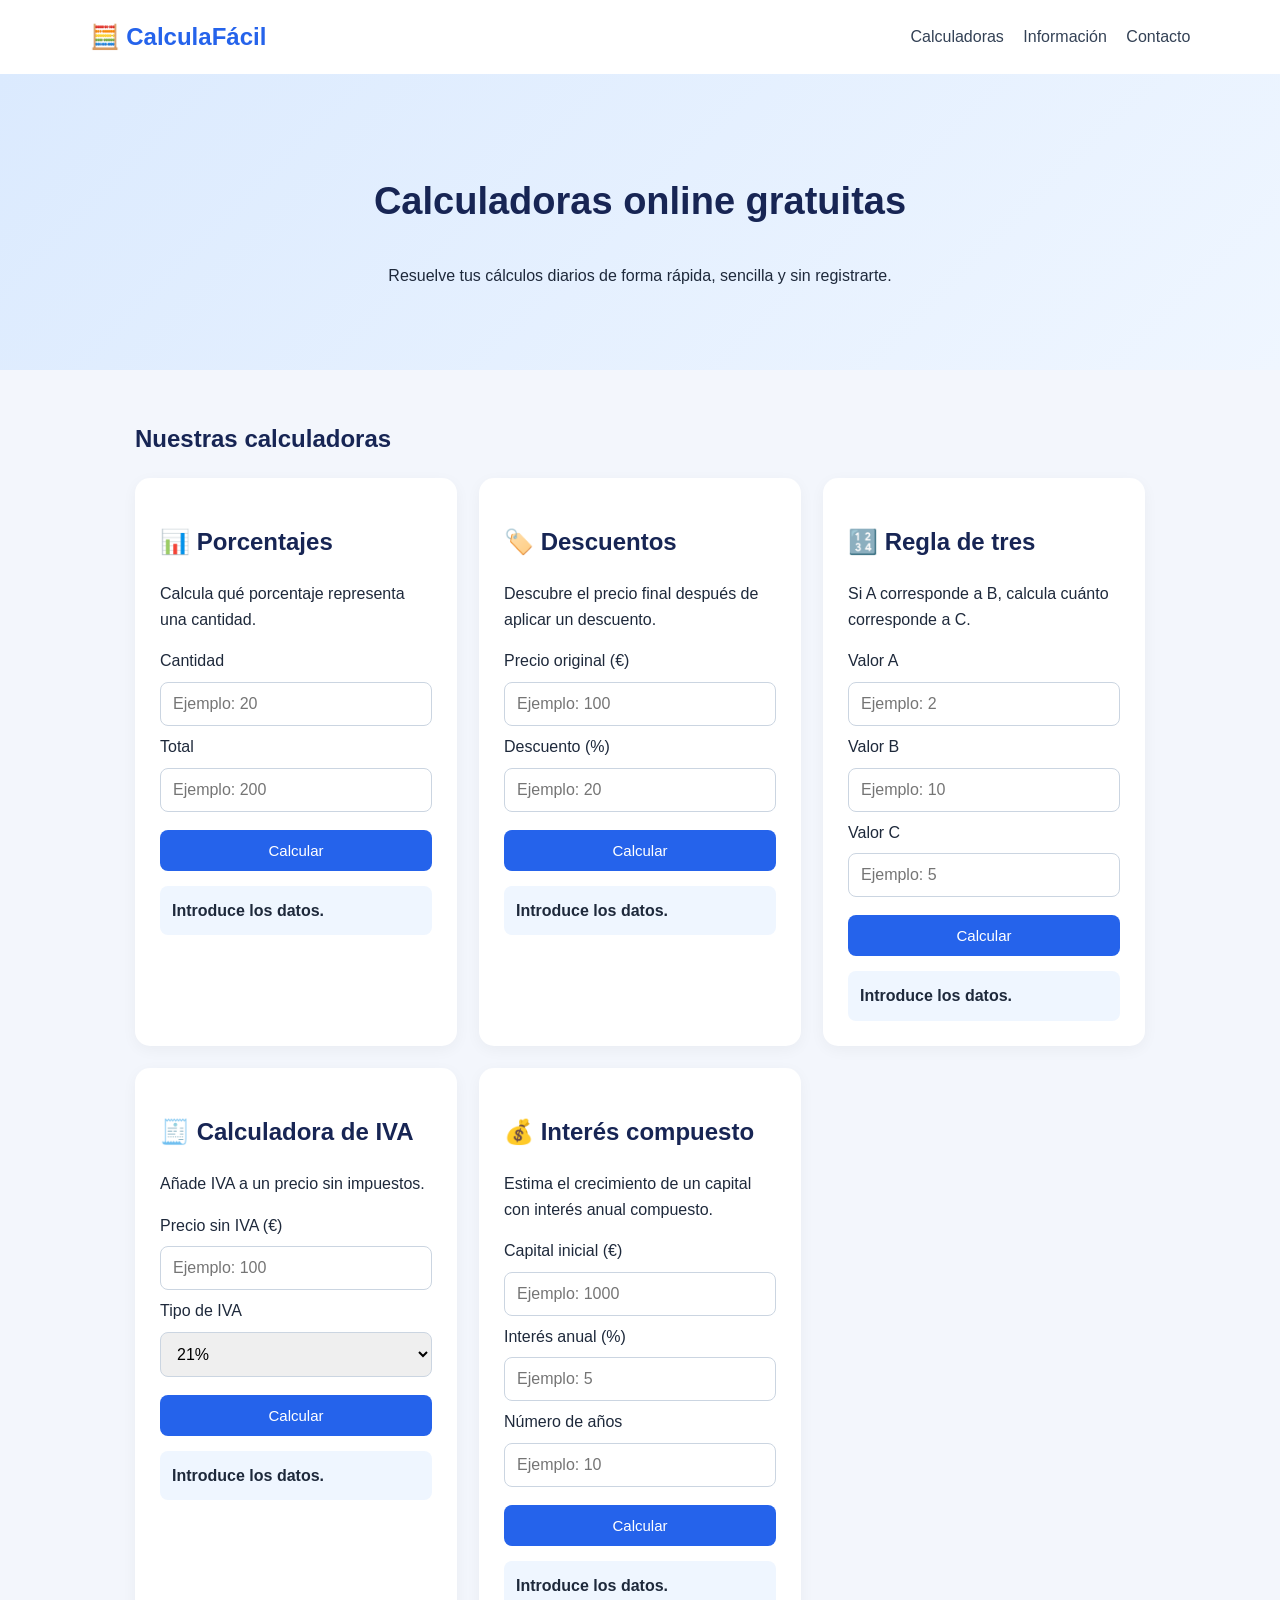
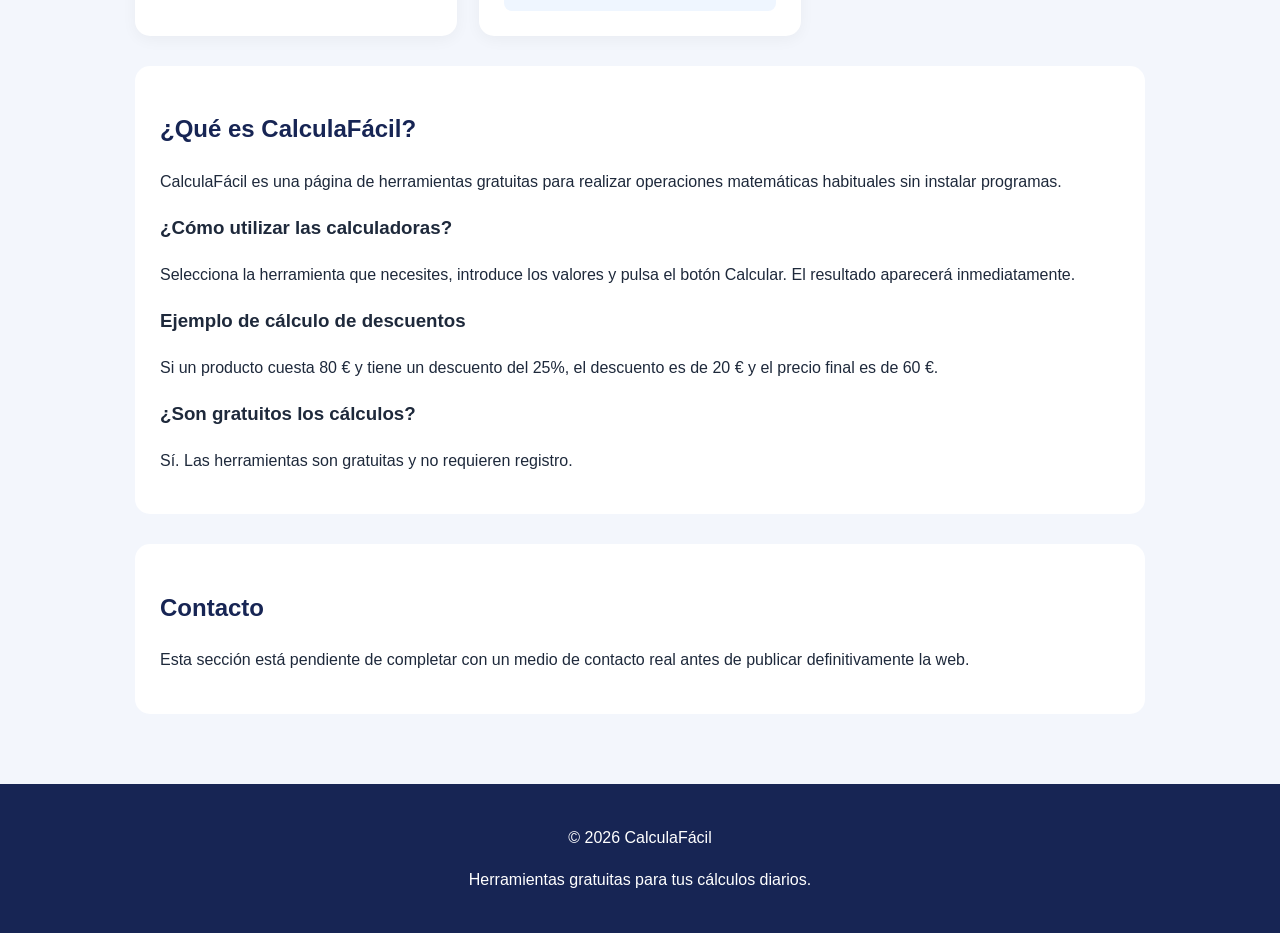
==== index.html @ 845d93e7 "index.html" ====
<!DOCTYPE html>
<html lang="es">
<head>
  <meta charset="UTF-8">
  <meta name="viewport" content="width=device-width, initial-scale=1">
  <meta name="description" content="CalculaFácil: calculadoras online gratuitas de porcentajes, descuentos, IVA, regla de tres e interés compuesto.">
  <title>CalculaFácil | Calculadoras gratis</title>
  <style>
    :root {
      --azul: #2563eb;
      --oscuro: #172554;
      --fondo: #f3f6fc;
    }
    * { box-sizing: border-box; }
    body {
      margin: 0;
      font-family: Arial, sans-serif;
      background: var(--fondo);
      color: #1e293b;
      line-height: 1.6;
    }
    header {
      background: white;
      padding: 18px 7%;
      display: flex;
      justify-content: space-between;
      align-items: center;
      box-shadow: 0 2px 8px #00000010;
    }
    .logo {
      font-size: 24px;
      font-weight: bold;
      color: var(--azul);
    }
    nav a {
      margin-left: 15px;
      text-decoration: none;
      color: #334155;
    }
    .hero {
      text-align: center;
      padding: 65px 20px;
      background: linear-gradient(135deg, #dbeafe, #eff6ff);
    }
    h1 { color: var(--oscuro); font-size: 38px; }
    h2 { color: var(--oscuro); }
    .container {
      max-width: 1050px;
      margin: auto;
      padding: 30px 20px;
    }
    .grid {
      display: grid;
      grid-template-columns: repeat(auto-fit, minmax(280px, 1fr));
      gap: 22px;
    }
    .card {
      background: white;
      border-radius: 15px;
      padding: 25px;
      box-shadow: 0 4px 15px #0000000b;
    }
    input, select {
      width: 100%;
      padding: 12px;
      margin: 8px 0;
      border: 1px solid #cbd5e1;
      border-radius: 8px;
      font-size: 16px;
    }
    button {
      background: var(--azul);
      color: white;
      border: none;
      padding: 12px 18px;
      border-radius: 8px;
      cursor: pointer;
      width: 100%;
      margin-top: 10px;
      font-size: 15px;
    }
    button:hover { background: #1d4ed8; }
    .resultado {
      margin-top: 15px;
      padding: 12px;
      background: #eff6ff;
      border-radius: 8px;
      font-weight: bold;
      min-height: 48px;
      overflow-wrap: anywhere;
    }
    .info {
      background: white;
      padding: 25px;
      border-radius: 15px;
      margin-top: 30px;
    }
    footer {
      text-align: center;
      background: #172554;
      color: white;
      padding: 25px;
      margin-top: 40px;
    }
    footer a { color: white; }
    @media (max-width: 600px) {
      header { flex-direction: column; gap: 10px; }
      nav a { margin: 0 7px; }
      h1 { font-size: 29px; }
    }
  </style>
</head>
<body>

<header>
  <div class="logo">🧮 CalculaFácil</div>
  <nav>
    <a href="#calculadoras">Calculadoras</a>
    <a href="#informacion">Información</a>
    <a href="#contacto">Contacto</a>
  </nav>
</header>

<section class="hero">
  <h1>Calculadoras online gratuitas</h1>
  <p>Resuelve tus cálculos diarios de forma rápida, sencilla y sin registrarte.</p>
</section>

<main class="container">
  <section id="calculadoras">
    <h2>Nuestras calculadoras</h2>
    <div class="grid">

      <article class="card">
        <h2>📊 Porcentajes</h2>
        <p>Calcula qué porcentaje representa una cantidad.</p>
        <label for="p1">Cantidad</label>
        <input type="number" id="p1" placeholder="Ejemplo: 20" step="any">
        <label for="p2">Total</label>
        <input type="number" id="p2" placeholder="Ejemplo: 200" step="any">
        <button onclick="porcentaje()">Calcular</button>
        <div class="resultado" id="rp" aria-live="polite">Introduce los datos.</div>
      </article>

      <article class="card">
        <h2>🏷️ Descuentos</h2>
        <p>Descubre el precio final después de aplicar un descuento.</p>
        <label for="d1">Precio original (€)</label>
        <input type="number" id="d1" placeholder="Ejemplo: 100" step="any">
        <label for="d2">Descuento (%)</label>
        <input type="number" id="d2" placeholder="Ejemplo: 20" step="any">
        <button onclick="descuento()">Calcular</button>
        <div class="resultado" id="rd" aria-live="polite">Introduce los datos.</div>
      </article>

      <article class="card">
        <h2>🔢 Regla de tres</h2>
        <p>Si A corresponde a B, calcula cuánto corresponde a C.</p>
        <label for="r1">Valor A</label>
        <input type="number" id="r1" placeholder="Ejemplo: 2" step="any">
        <label for="r2">Valor B</label>
        <input type="number" id="r2" placeholder="Ejemplo: 10" step="any">
        <label for="r3">Valor C</label>
        <input type="number" id="r3" placeholder="Ejemplo: 5" step="any">
        <button onclick="reglaTres()">Calcular</button>
        <div class="resultado" id="rr" aria-live="polite">Introduce los datos.</div>
      </article>

      <article class="card">
        <h2>🧾 Calculadora de IVA</h2>
        <p>Añade IVA a un precio sin impuestos.</p>
        <label for="i1">Precio sin IVA (€)</label>
        <input type="number" id="i1" placeholder="Ejemplo: 100" step="any">
        <label for="i2">Tipo de IVA</label>
        <select id="i2">
          <option value="21">21%</option>
          <option value="10">10%</option>
          <option value="4">4%</option>
          <option value="0">0%</option>
        </select>
        <button onclick="iva()">Calcular</button>
        <div class="resultado" id="ri" aria-live="polite">Introduce los datos.</div>
      </article>

      <article class="card">
        <h2>💰 Interés compuesto</h2>
        <p>Estima el crecimiento de un capital con interés anual compuesto.</p>
        <label for="c1">Capital inicial (€)</label>
        <input type="number" id="c1" placeholder="Ejemplo: 1000" step="any">
        <label for="c2">Interés anual (%)</label>
        <input type="number" id="c2" placeholder="Ejemplo: 5" step="any">
        <label for="c3">Número de años</label>
        <input type="number" id="c3" placeholder="Ejemplo: 10" step="1">
        <button onclick="interes()">Calcular</button>
        <div class="resultado" id="rc" aria-live="polite">Introduce los datos.</div>
      </article>

    </div>
  </section>

  <section class="info" id="informacion">
    <h2>¿Qué es CalculaFácil?</h2>
    <p>CalculaFácil es una página de herramientas gratuitas para realizar operaciones matemáticas habituales sin instalar programas.</p>

    <h3>¿Cómo utilizar las calculadoras?</h3>
    <p>Selecciona la herramienta que necesites, introduce los valores y pulsa el botón Calcular. El resultado aparecerá inmediatamente.</p>

    <h3>Ejemplo de cálculo de descuentos</h3>
    <p>Si un producto cuesta 80 € y tiene un descuento del 25%, el descuento es de 20 € y el precio final es de 60 €.</p>

    <h3>¿Son gratuitos los cálculos?</h3>
    <p>Sí. Las herramientas son gratuitas y no requieren registro.</p>
  </section>

  <section class="info" id="contacto">
    <h2>Contacto</h2>
    <p>Esta sección está pendiente de completar con un medio de contacto real antes de publicar definitivamente la web.</p>
  </section>
</main>

<footer>
  <p>© <span id="anio"></span> CalculaFácil</p>
  <p>Herramientas gratuitas para tus cálculos diarios.</p>
</footer>

<script>
  const valor = id => {
    const campo = document.getElementById(id);
    if (campo.value.trim() === "") return NaN;
    return Number(campo.value);
  };

  const mostrar = (id, texto) => {
    document.getElementById(id).textContent = texto;
  };

  const numero = n => n.toLocaleString("es-ES", {
    maximumFractionDigits: 2
  });

  const euros = n => n.toLocaleString("es-ES", {
    style: "currency",
    currency: "EUR"
  });

  function porcentaje() {
    const a = valor("p1"), b = valor("p2");
    mostrar("rp", !Number.isFinite(a) || !Number.isFinite(b) || b === 0
      ? "Introduce valores válidos. El total no puede ser cero."
      : "Resultado: " + numero(a / b * 100) + "%");
  }

  function descuento() {
    const precio = valor("d1"), d = valor("d2");
    mostrar("rd", !Number.isFinite(precio) || !Number.isFinite(d)
      || precio < 0 || d < 0 || d > 100
      ? "Introduce un precio válido y un descuento entre 0 y 100%."
      : "Precio final: " + euros(precio * (1 - d / 100)));
  }

  function reglaTres() {
    const a = valor("r1"), b = valor("r2"), c = valor("r3");
    mostrar("rr", ![a,b,c].every(Number.isFinite) || a === 0
      ? "Introduce valores válidos. A no puede ser cero."
      : "Resultado: " + numero(b * c / a));
  }

  function iva() {
    const precio = valor("i1"), tipo = valor("i2");
    mostrar("ri", !Number.isFinite(precio) || precio < 0
      ? "Introduce un precio válido."
      : "Precio con IVA: " + euros(precio * (1 + tipo / 100)));
  }

  function interes() {
    const capital = valor("c1");
    const tasa = valor("c2");
    const anios = valor("c3");
    if (![capital,tasa,anios].every(Number.isFinite)
        || capital < 0 || tasa < -100
        || !Number.isInteger(anios) || anios < 0 || anios > 100) {
      mostrar("rc", "Introduce valores válidos y años entre 0 y 100.");
      return;
    }
    const resultado = capital * Math.pow(1 + tasa / 100, anios);
    mostrar("rc", Number.isFinite(resultado)
      ? "Capital final estimado: " + euros(resultado)
      : "El resultado supera el límite de cálculo.");
  }

  document.getElementById("anio").textContent =
    new Date().getFullYear();
</script>

</body>
</html>
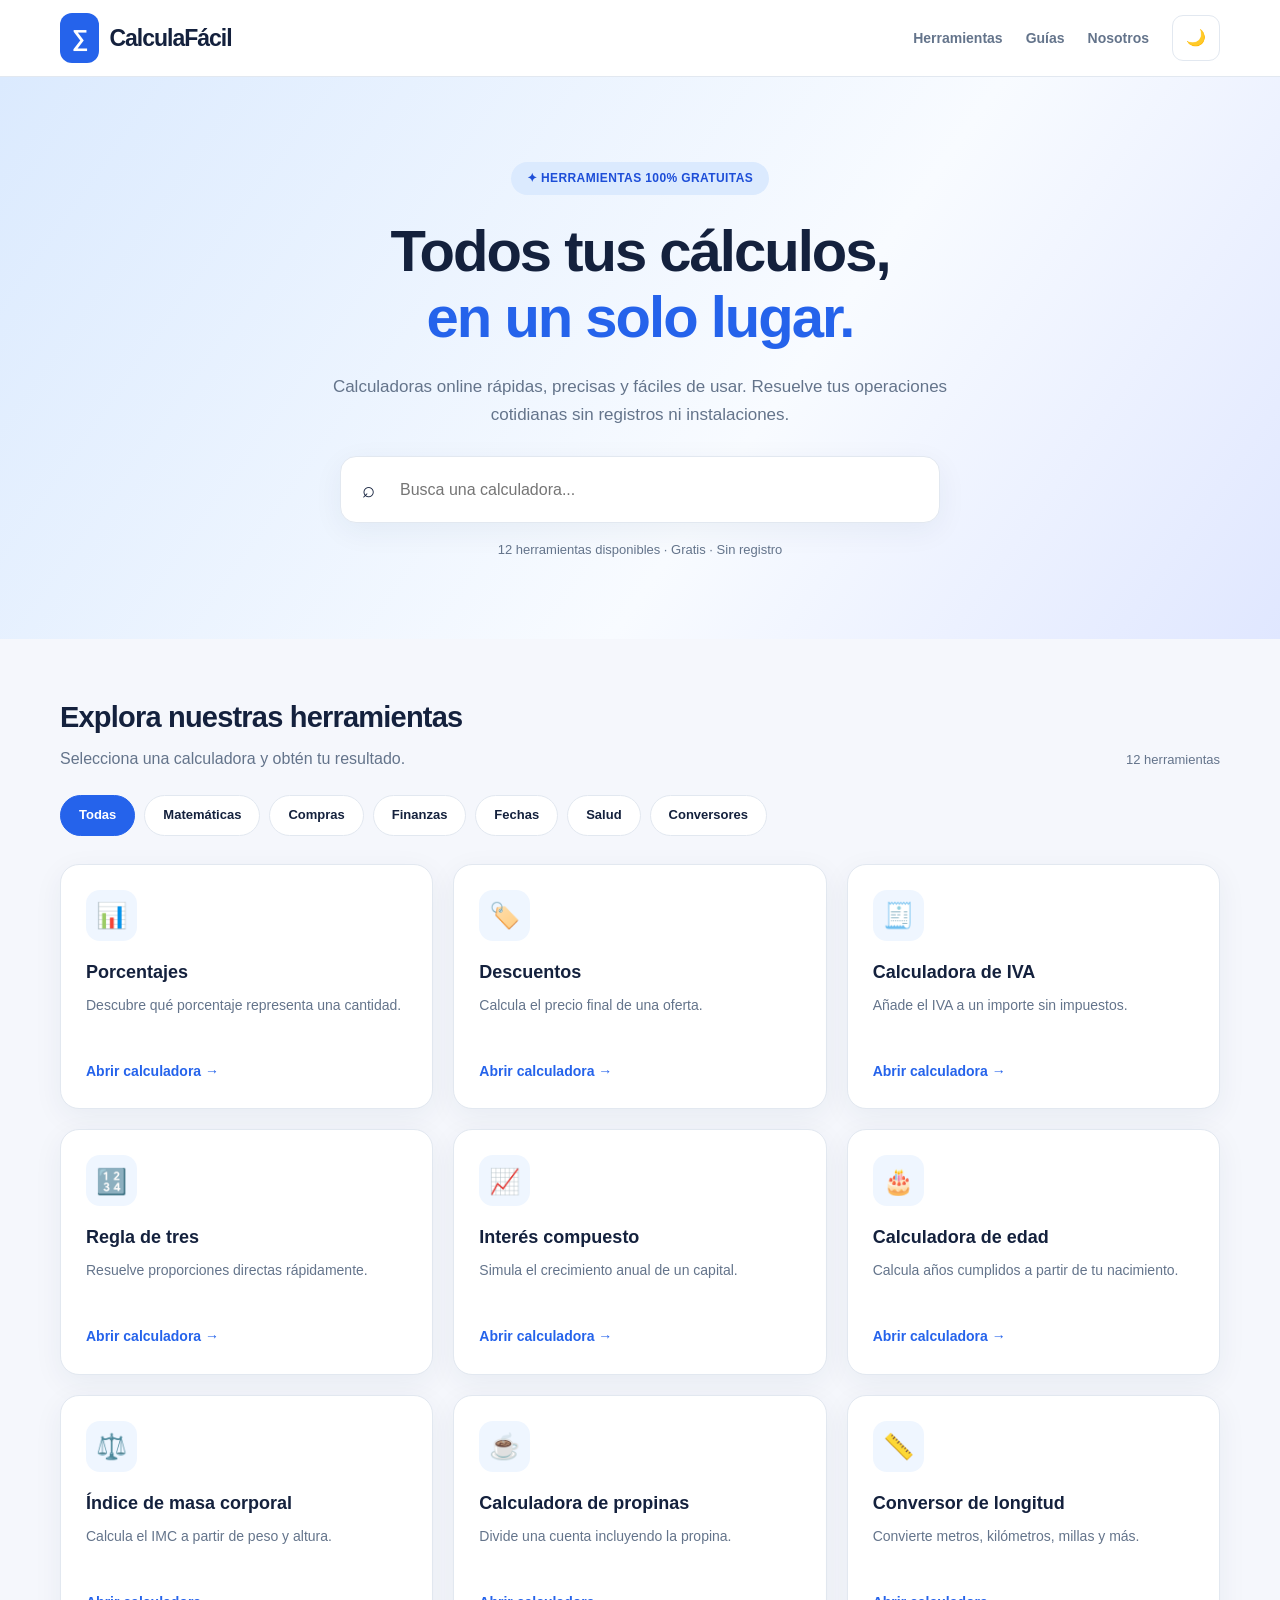
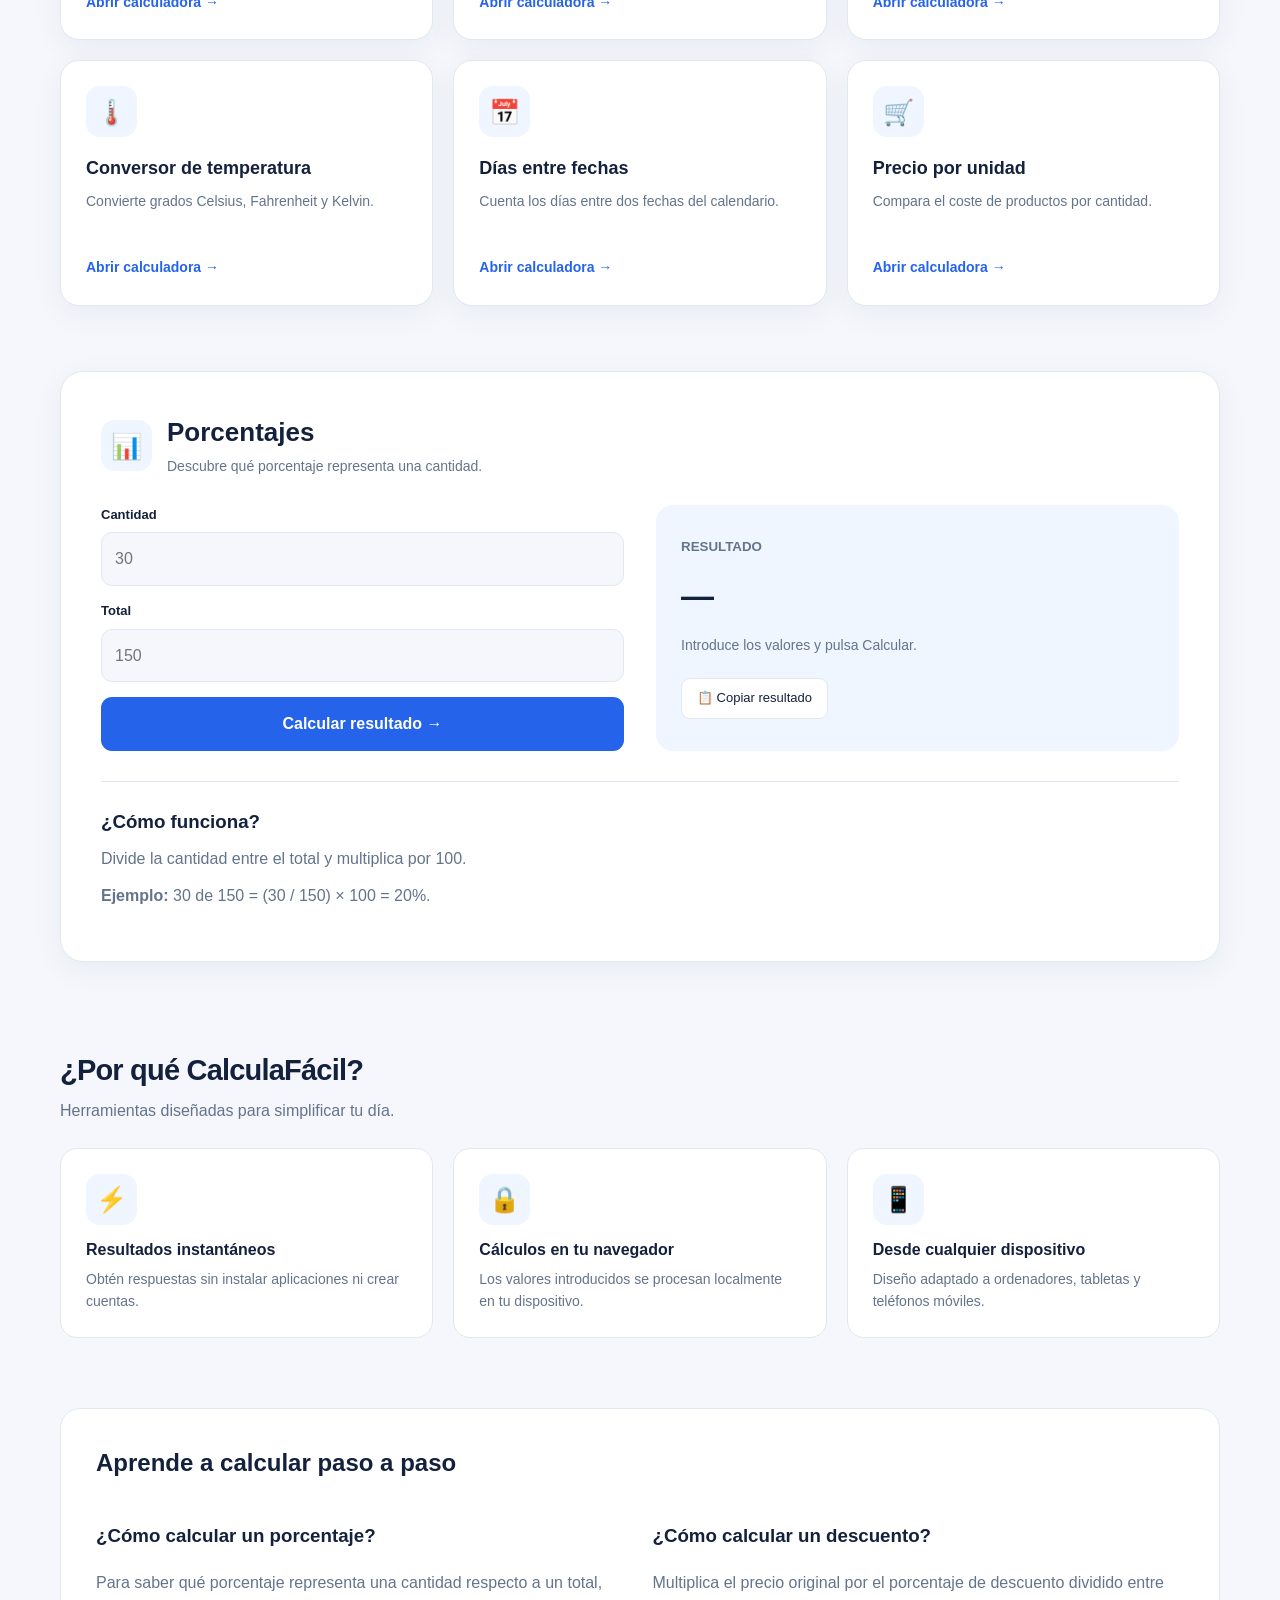
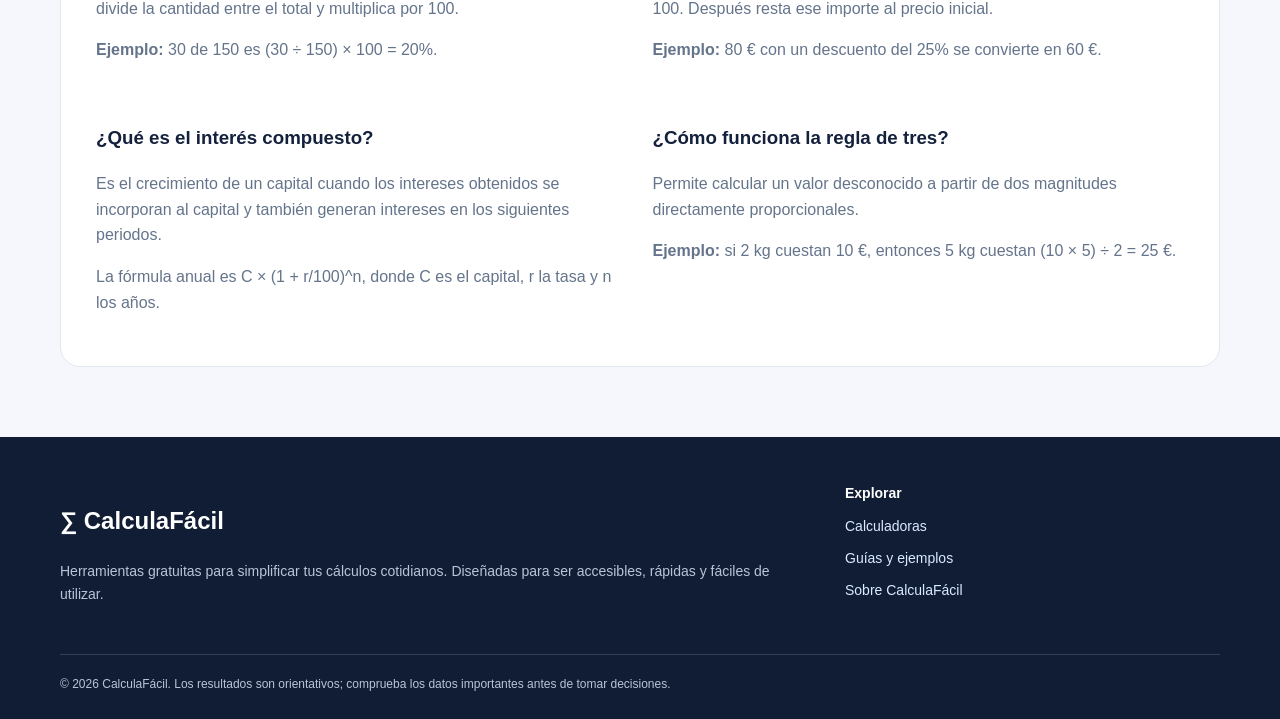
==== commit afc776e4: "index.html" ====
--- a/index.html
+++ b/index.html
@@ -2,296 +2,690 @@
 <!DOCTYPE html>
 <html lang="es">
 <head>
-  <meta charset="UTF-8">
-  <meta name="viewport" content="width=device-width, initial-scale=1">
-  <meta name="description" content="CalculaFácil: calculadoras online gratuitas de porcentajes, descuentos, IVA, regla de tres e interés compuesto.">
-  <title>CalculaFácil | Calculadoras gratis</title>
-  <style>
-    :root {
-      --azul: #2563eb;
-      --oscuro: #172554;
-      --fondo: #f3f6fc;
-    }
-    * { box-sizing: border-box; }
-    body {
-      margin: 0;
-      font-family: Arial, sans-serif;
-      background: var(--fondo);
-      color: #1e293b;
-      line-height: 1.6;
-    }
-    header {
-      background: white;
-      padding: 18px 7%;
-      display: flex;
-      justify-content: space-between;
-      align-items: center;
-      box-shadow: 0 2px 8px #00000010;
-    }
-    .logo {
-      font-size: 24px;
-      font-weight: bold;
-      color: var(--azul);
-    }
-    nav a {
-      margin-left: 15px;
-      text-decoration: none;
-      color: #334155;
-    }
-    .hero {
-      text-align: center;
-      padding: 65px 20px;
-      background: linear-gradient(135deg, #dbeafe, #eff6ff);
-    }
-    h1 { color: var(--oscuro); font-size: 38px; }
-    h2 { color: var(--oscuro); }
-    .container {
-      max-width: 1050px;
-      margin: auto;
-      padding: 30px 20px;
-    }
-    .grid {
-      display: grid;
-      grid-template-columns: repeat(auto-fit, minmax(280px, 1fr));
-      gap: 22px;
-    }
-    .card {
-      background: white;
-      border-radius: 15px;
-      padding: 25px;
-      box-shadow: 0 4px 15px #0000000b;
-    }
-    input, select {
-      width: 100%;
-      padding: 12px;
-      margin: 8px 0;
-      border: 1px solid #cbd5e1;
-      border-radius: 8px;
-      font-size: 16px;
-    }
-    button {
-      background: var(--azul);
-      color: white;
-      border: none;
-      padding: 12px 18px;
-      border-radius: 8px;
-      cursor: pointer;
-      width: 100%;
-      margin-top: 10px;
-      font-size: 15px;
-    }
-    button:hover { background: #1d4ed8; }
-    .resultado {
-      margin-top: 15px;
-      padding: 12px;
-      background: #eff6ff;
-      border-radius: 8px;
-      font-weight: bold;
-      min-height: 48px;
-      overflow-wrap: anywhere;
-    }
-    .info {
-      background: white;
-      padding: 25px;
-      border-radius: 15px;
-      margin-top: 30px;
-    }
-    footer {
-      text-align: center;
-      background: #172554;
-      color: white;
-      padding: 25px;
-      margin-top: 40px;
-    }
-    footer a { color: white; }
-    @media (max-width: 600px) {
-      header { flex-direction: column; gap: 10px; }
-      nav a { margin: 0 7px; }
-      h1 { font-size: 29px; }
-    }
-  </style>
+<meta charset="UTF-8">
+<meta name="viewport" content="width=device-width,initial-scale=1">
+<meta name="description" content="CalculaFácil: calculadoras gratuitas de porcentajes, IVA, descuentos, fechas, interés compuesto y mucho más.">
+<meta name="theme-color" content="#2563eb">
+<title>CalculaFácil | Calculadoras online gratis</title>
+<style>
+:root{
+ --blue:#2563eb;--blue2:#1d4ed8;--ink:#14213d;
+ --muted:#64748b;--bg:#f5f7fc;--card:#fff;
+ --border:#e2e8f0;--soft:#eff6ff;
+ --shadow:0 8px 30px rgba(25,45,90,.06)
+}
+*{box-sizing:border-box}
+html{scroll-behavior:smooth}
+body{margin:0;font-family:Inter,Segoe UI,Arial,sans-serif;
+ background:var(--bg);color:var(--ink);line-height:1.6}
+body.dark{
+ --ink:#f1f5f9;--muted:#a8b5c8;--bg:#0b1220;
+ --card:#162235;--border:#334155;--soft:#1e3352;
+ --shadow:0 8px 30px rgba(0,0,0,.15)
+}
+a{color:inherit;text-decoration:none}
+button,input,select{font:inherit}
+button{cursor:pointer}
+button:focus-visible,a:focus-visible,input:focus-visible,
+select:focus-visible{outline:3px solid #60a5fa;outline-offset:3px}
+.container{width:min(1160px,92%);margin:auto}
+.topbar{background:var(--card);border-bottom:1px solid var(--border);
+ position:sticky;top:0;z-index:10}
+.nav{min-height:76px;display:flex;align-items:center;
+ justify-content:space-between;gap:18px}
+.logo{font-size:23px;font-weight:850;letter-spacing:-1px;
+ display:flex;align-items:center;gap:10px}
+.logo-icon{background:var(--blue);color:white;padding:7px 12px;
+ border-radius:12px}
+.navlinks{display:flex;align-items:center;gap:23px}
+.navlinks a{font-size:14px;font-weight:600;color:var(--muted)}
+.navlinks a:hover{color:var(--blue)}
+.theme{border:1px solid var(--border);background:var(--card);
+ color:var(--ink);border-radius:11px;padding:9px 13px}
+.hero{background:linear-gradient(125deg,#dbeafe,#f8fbff 60%,#e0e7ff);
+ padding:85px 16px 78px;text-align:center}
+.dark .hero{background:linear-gradient(125deg,#142b50,#111827)}
+.pill{display:inline-block;background:#dbeafe;color:#1d4ed8;
+ padding:7px 16px;border-radius:30px;font-size:12px;font-weight:800;
+ letter-spacing:.4px}
+.hero h1{font-size:clamp(32px,5vw,58px);line-height:1.14;
+ max-width:850px;margin:23px auto;letter-spacing:-2px}
+.hero h1 span{color:var(--blue)}
+.hero p{max-width:620px;margin:0 auto 28px;color:var(--muted);
+ font-size:17px}
+.searchbox{max-width:600px;margin:auto;background:var(--card);
+ border:1px solid var(--border);border-radius:16px;padding:8px;
+ display:flex;align-items:center;box-shadow:var(--shadow)}
+.searchbox span{padding:0 13px;font-size:22px}
+.searchbox input{border:0;outline:0;background:transparent;
+ color:var(--ink);width:100%;padding:12px;font-size:16px}
+.hero-note{font-size:13px;margin-top:17px;color:var(--muted)}
+main{padding-top:55px}
+.section-title{display:flex;justify-content:space-between;
+ align-items:end;gap:20px;margin-bottom:24px}
+.section-title h2{font-size:29px;letter-spacing:-.8px;margin:0}
+.section-title p{margin:5px 0 0;color:var(--muted)}
+.count{font-size:13px;color:var(--muted)}
+.filters{display:flex;gap:9px;flex-wrap:wrap;margin-bottom:28px}
+.filter{border:1px solid var(--border);border-radius:30px;
+ padding:9px 18px;background:var(--card);color:var(--ink);
+ font-size:13px;font-weight:650}
+.filter.active{background:var(--blue);color:white;border-color:var(--blue)}
+.grid{display:grid;grid-template-columns:repeat(3,minmax(0,1fr));gap:20px}
+.tool-card{background:var(--card);border:1px solid var(--border);
+ border-radius:19px;padding:25px;box-shadow:var(--shadow);
+ transition:transform .2s,border-color .2s}
+.tool-card:hover{transform:translateY(-4px);border-color:#93c5fd}
+.tool-icon{display:grid;place-items:center;background:var(--soft);
+ width:51px;height:51px;border-radius:14px;font-size:25px}
+.tool-card h3{font-size:18px;margin:17px 0 7px}
+.tool-card p{color:var(--muted);font-size:14px;margin:0 0 19px;
+ min-height:45px}
+.open-tool{background:transparent;border:0;padding:0;
+ color:var(--blue);font-size:14px;font-weight:750}
+.empty{padding:35px;text-align:center;color:var(--muted)}
+.workspace{margin:65px 0;background:var(--card);
+ border:1px solid var(--border);border-radius:23px;
+ padding:clamp(20px,4vw,40px);box-shadow:var(--shadow)}
+.workspace-head{display:flex;align-items:center;gap:15px;
+ margin-bottom:25px}
+.workspace-head h2{margin:0;font-size:26px}
+.workspace-head p{margin:2px 0;color:var(--muted);font-size:14px}
+.calc-grid{display:grid;grid-template-columns:1fr 1fr;gap:32px}
+.field{margin-bottom:15px}
+.field label{display:block;font-size:13px;font-weight:700;margin-bottom:7px}
+.field input,.field select{width:100%;border:1px solid var(--border);
+ border-radius:11px;background:var(--bg);color:var(--ink);
+ padding:13px;font-size:16px}
+.primary{background:var(--blue);border:0;color:white;
+ border-radius:11px;padding:14px 22px;font-weight:750}
+.primary:hover{background:var(--blue2)}
+.full{width:100%}
+.result-panel{background:var(--soft);border-radius:17px;
+ padding:25px;display:flex;flex-direction:column;justify-content:center}
+.result-panel small{color:var(--muted);font-weight:650}
+.result-value{font-size:clamp(22px,3vw,33px);font-weight:850;
+ margin:12px 0;overflow-wrap:anywhere}
+.result-detail{color:var(--muted);font-size:14px;min-height:24px}
+.copy-btn{align-self:flex-start;margin-top:20px;border:1px solid var(--border);
+ background:var(--card);color:var(--ink);border-radius:9px;
+ padding:9px 15px;font-size:13px}
+.explanation{border-top:1px solid var(--border);
+ margin-top:30px;padding-top:25px}
+.explanation h3{margin:0 0 9px}
+.explanation p{color:var(--muted);margin:0 0 12px}
+.explanation ul{color:var(--muted);padding-left:20px}
+.feature-section{padding:20px 0 70px}
+.features{display:grid;grid-template-columns:repeat(3,1fr);gap:20px}
+.feature{background:var(--card);border:1px solid var(--border);
+ border-radius:17px;padding:25px}
+.feature strong{display:block;margin:12px 0 5px}
+.feature p{color:var(--muted);font-size:14px;margin:0}
+.guide{background:var(--card);border:1px solid var(--border);
+ border-radius:20px;padding:35px;margin-bottom:70px}
+.guide h2{margin-top:0}
+.guide p{color:var(--muted)}
+.guide-grid{display:grid;grid-template-columns:1fr 1fr;gap:25px}
+footer{background:#101d35;color:white;padding:45px 0 25px}
+.footer-grid{display:grid;grid-template-columns:2fr 1fr;gap:35px}
+footer p{color:#b9c5d7;font-size:14px}
+footer a{color:#dbeafe}
+.footer-links{display:flex;flex-direction:column;gap:10px;font-size:14px}
+.footer-bottom{border-top:1px solid #334155;margin-top:35px;
+ padding-top:20px;color:#b9c5d7;font-size:12px}
+@media(max-width:850px){
+ .grid{grid-template-columns:repeat(2,1fr)}
+ .calc-grid,.features,.guide-grid{grid-template-columns:1fr}
+}
+@media(max-width:580px){
+ .navlinks a{display:none}
+ .nav{min-height:66px}
+ .logo{font-size:19px}
+ .hero{padding:65px 12px}
+ .hero h1{letter-spacing:-1px}
+ .grid{grid-template-columns:1fr}
+ .section-title h2{font-size:24px}
+ .workspace{margin:45px 0}
+ .footer-grid{grid-template-columns:1fr}
+}
+@media(prefers-reduced-motion:reduce){
+ html{scroll-behavior:auto}
+ .tool-card{transition:none}
+}
+</style>
 </head>
 <body>
 
-<header>
-  <div class="logo">🧮 CalculaFácil</div>
-  <nav>
-    <a href="#calculadoras">Calculadoras</a>
-    <a href="#informacion">Información</a>
-    <a href="#contacto">Contacto</a>
+<header class="topbar">
+ <div class="container nav">
+  <a href="#" class="logo">
+   <span class="logo-icon">∑</span> CalculaFácil
+  </a>
+  <nav class="navlinks" aria-label="Principal">
+   <a href="#herramientas">Herramientas</a>
+   <a href="#guia">Guías</a>
+   <a href="#nosotros">Nosotros</a>
+   <button class="theme" id="themeBtn" type="button"
+    aria-label="Cambiar modo de color">🌙</button>
   </nav>
+ </div>
 </header>
 
 <section class="hero">
-  <h1>Calculadoras online gratuitas</h1>
-  <p>Resuelve tus cálculos diarios de forma rápida, sencilla y sin registrarte.</p>
+ <span class="pill">✦ HERRAMIENTAS 100% GRATUITAS</span>
+ <h1>Todos tus cálculos,<br><span>en un solo lugar.</span></h1>
+ <p>Calculadoras online rápidas, precisas y fáciles de usar.
+ Resuelve tus operaciones cotidianas sin registros ni instalaciones.</p>
+ <div class="searchbox">
+  <span aria-hidden="true">⌕</span>
+  <input id="search" type="search"
+   placeholder="Busca una calculadora..."
+   aria-label="Buscar calculadoras">
+ </div>
+ <div class="hero-note">12 herramientas disponibles · Gratis · Sin registro</div>
 </section>
 
 <main class="container">
-  <section id="calculadoras">
-    <h2>Nuestras calculadoras</h2>
-    <div class="grid">
-
-      <article class="card">
-        <h2>📊 Porcentajes</h2>
-        <p>Calcula qué porcentaje representa una cantidad.</p>
-        <label for="p1">Cantidad</label>
-        <input type="number" id="p1" placeholder="Ejemplo: 20" step="any">
-        <label for="p2">Total</label>
-        <input type="number" id="p2" placeholder="Ejemplo: 200" step="any">
-        <button onclick="porcentaje()">Calcular</button>
-        <div class="resultado" id="rp" aria-live="polite">Introduce los datos.</div>
-      </article>
-
-      <article class="card">
-        <h2>🏷️ Descuentos</h2>
-        <p>Descubre el precio final después de aplicar un descuento.</p>
-        <label for="d1">Precio original (€)</label>
-        <input type="number" id="d1" placeholder="Ejemplo: 100" step="any">
-        <label for="d2">Descuento (%)</label>
-        <input type="number" id="d2" placeholder="Ejemplo: 20" step="any">
-        <button onclick="descuento()">Calcular</button>
-        <div class="resultado" id="rd" aria-live="polite">Introduce los datos.</div>
-      </article>
-
-      <article class="card">
-        <h2>🔢 Regla de tres</h2>
-        <p>Si A corresponde a B, calcula cuánto corresponde a C.</p>
-        <label for="r1">Valor A</label>
-        <input type="number" id="r1" placeholder="Ejemplo: 2" step="any">
-        <label for="r2">Valor B</label>
-        <input type="number" id="r2" placeholder="Ejemplo: 10" step="any">
-        <label for="r3">Valor C</label>
-        <input type="number" id="r3" placeholder="Ejemplo: 5" step="any">
-        <button onclick="reglaTres()">Calcular</button>
-        <div class="resultado" id="rr" aria-live="polite">Introduce los datos.</div>
-      </article>
-
-      <article class="card">
-        <h2>🧾 Calculadora de IVA</h2>
-        <p>Añade IVA a un precio sin impuestos.</p>
-        <label for="i1">Precio sin IVA (€)</label>
-        <input type="number" id="i1" placeholder="Ejemplo: 100" step="any">
-        <label for="i2">Tipo de IVA</label>
-        <select id="i2">
-          <option value="21">21%</option>
-          <option value="10">10%</option>
-          <option value="4">4%</option>
-          <option value="0">0%</option>
-        </select>
-        <button onclick="iva()">Calcular</button>
-        <div class="resultado" id="ri" aria-live="polite">Introduce los datos.</div>
-      </article>
-
-      <article class="card">
-        <h2>💰 Interés compuesto</h2>
-        <p>Estima el crecimiento de un capital con interés anual compuesto.</p>
-        <label for="c1">Capital inicial (€)</label>
-        <input type="number" id="c1" placeholder="Ejemplo: 1000" step="any">
-        <label for="c2">Interés anual (%)</label>
-        <input type="number" id="c2" placeholder="Ejemplo: 5" step="any">
-        <label for="c3">Número de años</label>
-        <input type="number" id="c3" placeholder="Ejemplo: 10" step="1">
-        <button onclick="interes()">Calcular</button>
-        <div class="resultado" id="rc" aria-live="polite">Introduce los datos.</div>
-      </article>
-
+ <section id="herramientas">
+  <div class="section-title">
+   <div>
+    <h2>Explora nuestras herramientas</h2>
+    <p>Selecciona una calculadora y obtén tu resultado.</p>
+   </div>
+   <span class="count" id="count"></span>
+  </div>
+  <div class="filters" id="filters" aria-label="Filtrar herramientas"></div>
+  <div class="grid" id="tools"></div>
+  <p id="empty" class="empty" hidden>
+   No encontramos herramientas con ese nombre.
+  </p>
+ </section>
+
+ <section class="workspace" id="calculadora" aria-label="Calculadora activa">
+  <div class="workspace-head">
+   <div class="tool-icon" id="activeIcon">📊</div>
+   <div>
+    <h2 id="activeTitle">Porcentajes</h2>
+    <p id="activeSubtitle">Introduce los datos para calcular.</p>
+   </div>
+  </div>
+  <div class="calc-grid">
+   <form id="calcForm">
+    <div id="fields"></div>
+    <button class="primary full" type="submit">Calcular resultado →</button>
+   </form>
+   <div class="result-panel" aria-live="polite">
+    <small>RESULTADO</small>
+    <div class="result-value" id="result">—</div>
+    <div class="result-detail" id="detail">
+     Introduce los valores y pulsa Calcular.
     </div>
-  </section>
-
-  <section class="info" id="informacion">
-    <h2>¿Qué es CalculaFácil?</h2>
-    <p>CalculaFácil es una página de herramientas gratuitas para realizar operaciones matemáticas habituales sin instalar programas.</p>
-
-    <h3>¿Cómo utilizar las calculadoras?</h3>
-    <p>Selecciona la herramienta que necesites, introduce los valores y pulsa el botón Calcular. El resultado aparecerá inmediatamente.</p>
-
-    <h3>Ejemplo de cálculo de descuentos</h3>
-    <p>Si un producto cuesta 80 € y tiene un descuento del 25%, el descuento es de 20 € y el precio final es de 60 €.</p>
-
-    <h3>¿Son gratuitos los cálculos?</h3>
-    <p>Sí. Las herramientas son gratuitas y no requieren registro.</p>
-  </section>
-
-  <section class="info" id="contacto">
-    <h2>Contacto</h2>
-    <p>Esta sección está pendiente de completar con un medio de contacto real antes de publicar definitivamente la web.</p>
-  </section>
+    <button type="button" class="copy-btn" id="copyBtn">
+     📋 Copiar resultado
+    </button>
+   </div>
+  </div>
+  <div class="explanation" id="explanation"></div>
+ </section>
+
+ <section class="feature-section" id="nosotros">
+  <div class="section-title">
+   <div>
+    <h2>¿Por qué CalculaFácil?</h2>
+    <p>Herramientas diseñadas para simplificar tu día.</p>
+   </div>
+  </div>
+  <div class="features">
+   <div class="feature">
+    <div class="tool-icon">⚡</div>
+    <strong>Resultados instantáneos</strong>
+    <p>Obtén respuestas sin instalar aplicaciones ni crear cuentas.</p>
+   </div>
+   <div class="feature">
+    <div class="tool-icon">🔒</div>
+    <strong>Cálculos en tu navegador</strong>
+    <p>Los valores introducidos se procesan localmente en tu dispositivo.</p>
+   </div>
+   <div class="feature">
+    <div class="tool-icon">📱</div>
+    <strong>Desde cualquier dispositivo</strong>
+    <p>Diseño adaptado a ordenadores, tabletas y teléfonos móviles.</p>
+   </div>
+  </div>
+ </section>
+
+ <section class="guide" id="guia">
+  <h2>Aprende a calcular paso a paso</h2>
+  <div class="guide-grid">
+   <article>
+    <h3>¿Cómo calcular un porcentaje?</h3>
+    <p>Para saber qué porcentaje representa una cantidad
+    respecto a un total, divide la cantidad entre el total
+    y multiplica por 100.</p>
+    <p><strong>Ejemplo:</strong> 30 de 150 es
+    (30 ÷ 150) × 100 = 20%.</p>
+   </article>
+   <article>
+    <h3>¿Cómo calcular un descuento?</h3>
+    <p>Multiplica el precio original por el porcentaje
+    de descuento dividido entre 100. Después resta
+    ese importe al precio inicial.</p>
+    <p><strong>Ejemplo:</strong> 80 € con un descuento
+    del 25% se convierte en 60 €.</p>
+   </article>
+   <article>
+    <h3>¿Qué es el interés compuesto?</h3>
+    <p>Es el crecimiento de un capital cuando los intereses
+    obtenidos se incorporan al capital y también generan
+    intereses en los siguientes periodos.</p>
+    <p>La fórmula anual es C × (1 + r/100)^n,
+    donde C es el capital, r la tasa y n los años.</p>
+   </article>
+   <article>
+    <h3>¿Cómo funciona la regla de tres?</h3>
+    <p>Permite calcular un valor desconocido a partir
+    de dos magnitudes directamente proporcionales.</p>
+    <p><strong>Ejemplo:</strong> si 2 kg cuestan 10 €,
+    entonces 5 kg cuestan (10 × 5) ÷ 2 = 25 €.</p>
+   </article>
+  </div>
+ </section>
 </main>
 
 <footer>
-  <p>© <span id="anio"></span> CalculaFácil</p>
-  <p>Herramientas gratuitas para tus cálculos diarios.</p>
+ <div class="container">
+  <div class="footer-grid">
+   <div>
+    <h2>∑ CalculaFácil</h2>
+    <p>Herramientas gratuitas para simplificar tus
+    cálculos cotidianos. Diseñadas para ser accesibles,
+    rápidas y fáciles de utilizar.</p>
+   </div>
+   <div class="footer-links">
+    <strong>Explorar</strong>
+    <a href="#herramientas">Calculadoras</a>
+    <a href="#guia">Guías y ejemplos</a>
+    <a href="#nosotros">Sobre CalculaFácil</a>
+   </div>
+  </div>
+  <div class="footer-bottom">
+   © <span id="year"></span> CalculaFácil.
+   Los resultados son orientativos; comprueba los datos
+   importantes antes de tomar decisiones.
+  </div>
+ </div>
 </footer>
 
 <script>
-  const valor = id => {
-    const campo = document.getElementById(id);
-    if (campo.value.trim() === "") return NaN;
-    return Number(campo.value);
-  };
-
-  const mostrar = (id, texto) => {
-    document.getElementById(id).textContent = texto;
-  };
-
-  const numero = n => n.toLocaleString("es-ES", {
-    maximumFractionDigits: 2
+"use strict";
+
+const $ = id => document.getElementById(id);
+const fmt = n => new Intl.NumberFormat("es-ES",{
+ maximumFractionDigits:6
+}).format(n);
+const money = n => new Intl.NumberFormat("es-ES",{
+ style:"currency",currency:"EUR"
+}).format(n);
+const valid = (...v) => v.every(Number.isFinite);
+
+const N = (id,label,placeholder,extra={}) => ({
+ id,label,placeholder,type:"number",...extra
+});
+const D = (id,label) => ({id,label,type:"date"});
+const S = (id,label,options) => ({
+ id,label,type:"select",options
+});
+
+const tools = [
+ {
+ id:"porcentaje",icon:"📊",name:"Porcentajes",cat:"Matemáticas",
+ desc:"Descubre qué porcentaje representa una cantidad.",
+ fields:[N("a","Cantidad","30"),N("b","Total","150")],
+ calc:v=>{
+  if(v.b===0)throw Error("El total no puede ser cero.");
+  return [fmt(v.a/v.b*100)+"%",
+   `${fmt(v.a)} representa ese porcentaje de ${fmt(v.b)}.`];
+ },
+ help:"Divide la cantidad entre el total y multiplica por 100.",
+ example:"30 de 150 = (30 / 150) × 100 = 20%."
+ },
+ {
+ id:"descuento",icon:"🏷️",name:"Descuentos",cat:"Compras",
+ desc:"Calcula el precio final de una oferta.",
+ fields:[N("a","Precio original (€)","100"),
+ N("b","Descuento (%)","20")],
+ calc:v=>{
+  if(v.a<0||v.b<0||v.b>100)
+   throw Error("Precio positivo y descuento entre 0 y 100%.");
+  const ahorro=v.a*v.b/100;
+  return [money(v.a-ahorro),`Ahorras ${money(ahorro)}.`];
+ },
+ help:"Resta al precio original el porcentaje de descuento.",
+ example:"100 € con 20% de descuento = 80 €."
+ },
+ {
+ id:"iva",icon:"🧾",name:"Calculadora de IVA",cat:"Finanzas",
+ desc:"Añade el IVA a un importe sin impuestos.",
+ fields:[N("a","Precio sin IVA (€)","100"),
+ S("b","Tipo de IVA",[["21","21%"],["10","10%"],
+ ["4","4%"],["0","0%"]])],
+ calc:v=>{
+  if(v.a<0)throw Error("El precio no puede ser negativo.");
+  return [money(v.a*(1+v.b/100)),
+   `IVA añadido: ${money(v.a*v.b/100)}.`];
+ },
+ help:"Multiplica la base por (1 + tipo de IVA / 100). Los tipos mostrados son opciones habituales en España; verifica cuál corresponde a tu operación.",
+ example:"100 € + 21% de IVA = 121 €."
+ },
+ {
+ id:"regla",icon:"🔢",name:"Regla de tres",cat:"Matemáticas",
+ desc:"Resuelve proporciones directas rápidamente.",
+ fields:[N("a","Valor A","2"),N("b","Valor B","10"),
+ N("c","Valor C","5")],
+ calc:v=>{
+  if(v.a===0)throw Error("El valor A no puede ser cero.");
+  return [fmt(v.b*v.c/v.a),"Resultado de la proporción directa."];
+ },
+ help:"Si A corresponde a B y C corresponde a X, entonces X = B × C / A.",
+ example:"Si 2 unidades cuestan 10 €, 5 cuestan 25 €."
+ },
+ {
+ id:"interes",icon:"📈",name:"Interés compuesto",cat:"Finanzas",
+ desc:"Simula el crecimiento anual de un capital.",
+ fields:[N("a","Capital inicial (€)","1000"),
+ N("b","Interés anual (%)","5"),
+ N("c","Años","10",{step:"1"})],
+ calc:v=>{
+  if(v.a<0||v.b< -100||v.c<0||
+     !Number.isInteger(v.c)||v.c>100)
+   throw Error("Revisa el capital, la tasa y los años (0 a 100).");
+  const total=v.a*Math.pow(1+v.b/100,v.c);
+  return [money(total),`Ganancia estimada: ${money(total-v.a)}.`];
+ },
+ help:"Se calcula con capital × (1 + tasa/100) elevado a los años. Supone tasa constante, capitalización anual y ausencia de aportaciones, comisiones e impuestos.",
+ example:"1.000 € al 5% durante 10 años ≈ 1.628,89 €."
+ },
+ {
+ id:"edad",icon:"🎂",name:"Calculadora de edad",cat:"Fechas",
+ desc:"Calcula años cumplidos a partir de tu nacimiento.",
+ fields:[D("a","Fecha de nacimiento"),
+ D("b","Fecha de referencia")],
+ calc:v=>{
+  const a=parseDate(v.a),b=parseDate(v.b);
+  if(a>b)throw Error("El nacimiento debe ser anterior a la fecha de referencia.");
+  let years=b.getUTCFullYear()-a.getUTCFullYear();
+  if(b.getUTCMonth()<a.getUTCMonth()||
+    (b.getUTCMonth()===a.getUTCMonth()&&
+     b.getUTCDate()<a.getUTCDate()))years--;
+  return [years+" años","Edad en años completos."];
+ },
+ help:"La edad se calcula restando los años y comprobando si ya se ha cumplido el aniversario.",
+ example:"La edad depende de la fecha de referencia seleccionada."
+ },
+ {
+ id:"imc",icon:"⚖️",name:"Índice de masa corporal",cat:"Salud",
+ desc:"Calcula el IMC a partir de peso y altura.",
+ fields:[N("a","Peso (kg)","70"),
+ N("b","Altura (cm)","175")],
+ calc:v=>{
+  if(v.a<=0||v.b<=0)throw Error("Introduce peso y altura positivos.");
+  const imc=v.a/Math.pow(v.b/100,2);
+  return [fmt(imc),"Indicador orientativo, no diagnóstico médico."];
+ },
+ help:"IMC = peso en kilogramos dividido entre altura en metros al cuadrado. No refleja por sí solo la composición corporal y puede no ser adecuado para todas las personas.",
+ example:"70 kg y 175 cm dan un IMC aproximado de 22,86."
+ },
+ {
+ id:"propina",icon:"☕",name:"Calculadora de propinas",cat:"Compras",
+ desc:"Divide una cuenta incluyendo la propina.",
+ fields:[N("a","Importe de la cuenta (€)","60"),
+ N("b","Propina (%)","10"),
+ N("c","Número de personas","3",{step:"1"})],
+ calc:v=>{
+  if(v.a<0||v.b<0||v.c<1||!Number.isInteger(v.c))
+   throw Error("Comprueba el importe, la propina y las personas.");
+  const total=v.a*(1+v.b/100);
+  return [money(total/v.c)+" / persona",
+   `Total con propina: ${money(total)}.`];
+ },
+ help:"Suma la propina al importe y divide el total entre las personas.",
+ example:"60 € + 10% entre 3 personas = 22 € por persona."
+ },
+ {
+ id:"longitud",icon:"📏",name:"Conversor de longitud",cat:"Conversores",
+ desc:"Convierte metros, kilómetros, millas y más.",
+ fields:[N("a","Cantidad","10"),
+ S("b","Desde",[["m","Metros"],["km","Kilómetros"],
+ ["cm","Centímetros"],["mi","Millas"],["ft","Pies"]]),
+ S("c","Hasta",[["km","Kilómetros"],["m","Metros"],
+ ["cm","Centímetros"],["mi","Millas"],["ft","Pies"]])],
+ calc:v=>{
+  const factors={m:1,km:1000,cm:.01,mi:1609.344,ft:.3048};
+  const result=v.a*factors[v.b]/factors[v.c];
+  return [fmt(result)+" "+v.c,"Conversión mediante factores estándar."];
+ },
+ help:"Cada unidad se transforma primero a metros y después a la unidad de destino.",
+ example:"1 kilómetro = 1.000 metros."
+ },
+ {
+ id:"temperatura",icon:"🌡️",name:"Conversor de temperatura",cat:"Conversores",
+ desc:"Convierte grados Celsius, Fahrenheit y Kelvin.",
+ fields:[N("a","Temperatura","25"),
+ S("b","Desde",[["C","Celsius"],["F","Fahrenheit"],
+ ["K","Kelvin"]]),
+ S("c","Hasta",[["F","Fahrenheit"],["C","Celsius"],
+ ["K","Kelvin"]])],
+ calc:v=>{
+  let k=v.b==="C"?v.a+273.15:
+    v.b==="F"?(v.a-32)*5/9+273.15:v.a;
+  if(k<0)throw Error("La temperatura no puede estar bajo el cero absoluto.");
+  let out=v.c==="C"?k-273.15:
+    v.c==="F"?(k-273.15)*9/5+32:k;
+  return [fmt(out)+" °".replace(" °"," ")+
+    (v.c==="K"?"K":"°"+v.c),
+    "Conversión de temperatura realizada."];
+ },
+ help:"Las conversiones utilizan Kelvin como escala intermedia.",
+ example:"0 °C equivalen a 32 °F y 273,15 K."
+ },
+ {
+ id:"dias",icon:"📅",name:"Días entre fechas",cat:"Fechas",
+ desc:"Cuenta los días entre dos fechas del calendario.",
+ fields:[D("a","Fecha inicial"),D("b","Fecha final")],
+ calc:v=>{
+  const a=parseDate(v.a),b=parseDate(v.b);
+  const days=Math.round((b-a)/86400000);
+  return [fmt(Math.abs(days))+" días",
+   days<0?"La fecha final es anterior a la inicial.":
+   "Diferencia sin contar ambos extremos de forma inclusiva."];
+ },
+ help:"Se calcula la diferencia entre las fechas del calendario usando días completos.",
+ example:"Del 1 al 11 de enero transcurren 10 días."
+ },
+ {
+ id:"unidad",icon:"🛒",name:"Precio por unidad",cat:"Compras",
+ desc:"Compara el coste de productos por cantidad.",
+ fields:[N("a","Precio total (€)","8"),
+ N("b","Cantidad de unidades","4")],
+ calc:v=>{
+  if(v.a<0||v.b<=0)
+   throw Error("El precio debe ser positivo o cero y la cantidad mayor que cero.");
+  return [money(v.a/v.b)+" / unidad",
+   "Útil para comparar productos de distintos tamaños."];
+ },
+ help:"Divide el precio total entre la cantidad de unidades.",
+ example:"8 € por 4 unidades = 2 € por unidad."
+ }
+];
+
+function parseDate(s){
+ if(!/^\d{4}-\d{2}-\d{2}$/.test(s))
+  throw Error("Introduce una fecha válida.");
+ const [y,m,d]=s.split("-").map(Number);
+ const date=new Date(0);
+ date.setUTCHours(0,0,0,0);
+ date.setUTCFullYear(y,m-1,d);
+ if(date.getUTCFullYear()!==y||
+    date.getUTCMonth()!==m-1||
+    date.getUTCDate()!==d)
+  throw Error("La fecha no es válida.");
+ return date;
+}
+
+let active=tools[0];
+let category="Todas";
+
+function renderFilters(){
+ const categories=["Todas",...new Set(tools.map(t=>t.cat))];
+ $("filters").replaceChildren();
+ categories.forEach(cat=>{
+  const btn=document.createElement("button");
+  btn.type="button";
+  btn.className="filter"+(cat===category?" active":"");
+  btn.textContent=cat;
+  btn.setAttribute("aria-pressed",cat===category);
+  btn.addEventListener("click",()=>{
+   category=cat;renderFilters();renderTools();
   });
-
-  const euros = n => n.toLocaleString("es-ES", {
-    style: "currency",
-    currency: "EUR"
-  });
-
-  function porcentaje() {
-    const a = valor("p1"), b = valor("p2");
-    mostrar("rp", !Number.isFinite(a) || !Number.isFinite(b) || b === 0
-      ? "Introduce valores válidos. El total no puede ser cero."
-      : "Resultado: " + numero(a / b * 100) + "%");
+  $("filters").append(btn);
+ });
+}
+
+function renderTools(){
+ const q=$("search").value.toLocaleLowerCase("es").trim();
+ const matches=tools.filter(t=>
+  (category==="Todas"||t.cat===category)&&
+  (t.name+" "+t.desc+" "+t.cat)
+    .toLocaleLowerCase("es").includes(q)
+ );
+ $("tools").replaceChildren();
+ $("count").textContent=matches.length+" herramientas";
+ $("empty").hidden=matches.length!==0;
+
+ matches.forEach(t=>{
+  const card=document.createElement("article");
+  card.className="tool-card";
+  const icon=document.createElement("div");
+  icon.className="tool-icon";icon.textContent=t.icon;
+  const h=document.createElement("h3");h.textContent=t.name;
+  const p=document.createElement("p");p.textContent=t.desc;
+  const btn=document.createElement("button");
+  btn.type="button";btn.className="open-tool";
+  btn.textContent="Abrir calculadora →";
+  btn.addEventListener("click",()=>openTool(t));
+  card.append(icon,h,p,btn);
+  $("tools").append(card);
+ });
+}
+
+function openTool(t){
+ active=t;
+ $("activeIcon").textContent=t.icon;
+ $("activeTitle").textContent=t.name;
+ $("activeSubtitle").textContent=t.desc;
+ $("fields").replaceChildren();
+
+ t.fields.forEach(f=>{
+  const wrap=document.createElement("div");
+  wrap.className="field";
+  const label=document.createElement("label");
+  label.htmlFor="field-"+f.id;
+  label.textContent=f.label;
+  let input;
+
+  if(f.type==="select"){
+   input=document.createElement("select");
+   f.options.forEach(([value,text])=>{
+    const opt=document.createElement("option");
+    opt.value=value;opt.textContent=text;
+    input.append(opt);
+   });
+  }else{
+   input=document.createElement("input");
+   input.type=f.type;
+   input.required=true;
+   if(f.type==="number"){
+    input.step=f.step||"any";
+    input.placeholder=f.placeholder||"";
+   }
   }
-
-  function descuento() {
-    const precio = valor("d1"), d = valor("d2");
-    mostrar("rd", !Number.isFinite(precio) || !Number.isFinite(d)
-      || precio < 0 || d < 0 || d > 100
-      ? "Introduce un precio válido y un descuento entre 0 y 100%."
-      : "Precio final: " + euros(precio * (1 - d / 100)));
+  input.id="field-"+f.id;
+  wrap.append(label,input);
+  $("fields").append(wrap);
+ });
+
+ if(t.id==="edad"){
+  const today=new Date();
+  const local=new Date(today.getTime()-
+    today.getTimezoneOffset()*60000);
+  $("field-b").value=local.toISOString().slice(0,10);
+ }
+
+ $("result").textContent="—";
+ $("detail").textContent="Introduce los valores y pulsa Calcular.";
+ $("explanation").replaceChildren();
+
+ const h=document.createElement("h3");
+ h.textContent="¿Cómo funciona?";
+ const p=document.createElement("p");
+ p.textContent=t.help;
+ const example=document.createElement("p");
+ const strong=document.createElement("strong");
+ strong.textContent="Ejemplo: ";
+ example.append(strong,document.createTextNode(t.example));
+ $("explanation").append(h,p,example);
+ $("calculadora").scrollIntoView({behavior:"smooth",block:"start"});
+}
+
+$("calcForm").addEventListener("submit",e=>{
+ e.preventDefault();
+ try{
+  const v={};
+  for(const f of active.fields){
+   const input=$("field-"+f.id);
+   if(input.value==="")
+    throw Error("Completa todos los campos.");
+   v[f.id]=f.type==="date"?input.value:Number(input.value);
+   if(f.type!=="date"&&!Number.isFinite(v[f.id]))
+    throw Error("Introduce números válidos.");
   }
-
-  function reglaTres() {
-    const a = valor("r1"), b = valor("r2"), c = valor("r3");
-    mostrar("rr", ![a,b,c].every(Number.isFinite) || a === 0
-      ? "Introduce valores válidos. A no puede ser cero."
-      : "Resultado: " + numero(b * c / a));
-  }
-
-  function iva() {
-    const precio = valor("i1"), tipo = valor("i2");
-    mostrar("ri", !Number.isFinite(precio) || precio < 0
-      ? "Introduce un precio válido."
-      : "Precio con IVA: " + euros(precio * (1 + tipo / 100)));
-  }
-
-  function interes() {
-    const capital = valor("c1");
-    const tasa = valor("c2");
-    const anios = valor("c3");
-    if (![capital,tasa,anios].every(Number.isFinite)
-        || capital < 0 || tasa < -100
-        || !Number.isInteger(anios) || anios < 0 || anios > 100) {
-      mostrar("rc", "Introduce valores válidos y años entre 0 y 100.");
-      return;
-    }
-    const resultado = capital * Math.pow(1 + tasa / 100, anios);
-    mostrar("rc", Number.isFinite(resultado)
-      ? "Capital final estimado: " + euros(resultado)
-      : "El resultado supera el límite de cálculo.");
-  }
-
-  document.getElementById("anio").textContent =
-    new Date().getFullYear();
+  const [result,detail]=active.calc(v);
+  if(!result||result.includes("Infinity")||result.includes("NaN"))
+   throw Error("No se puede representar el resultado.");
+  $("result").textContent=result;
+  $("detail").textContent=detail;
+ }catch(err){
+  $("result").textContent="Revisa los datos";
+  $("detail").textContent=err.message;
+ }
+});
+
+$("copyBtn").addEventListener("click",async()=>{
+ const text=$("result").textContent;
+ if(text==="—"||text==="Revisa los datos")return;
+ try{
+  await navigator.clipboard.writeText(text);
+  $("copyBtn").textContent="✓ Copiado";
+  setTimeout(()=>$("copyBtn").textContent="📋 Copiar resultado",1800);
+ }catch{
+  $("copyBtn").textContent="Selecciona el resultado para copiarlo";
+ }
+});
+
+$("search").addEventListener("input",renderTools);
+
+$("themeBtn").addEventListener("click",()=>{
+ document.body.classList.toggle("dark");
+ const dark=document.body.classList.contains("dark");
+ $("themeBtn").textContent=dark?"☀️":"🌙";
+ $("themeBtn").setAttribute("aria-label",
+  dark?"Activar modo claro":"Activar modo oscuro");
+});
+
+$("year").textContent=new Date().getFullYear();
+renderFilters();
+renderTools();
+openTool(active);
 </script>
-
 </body>
 </html>
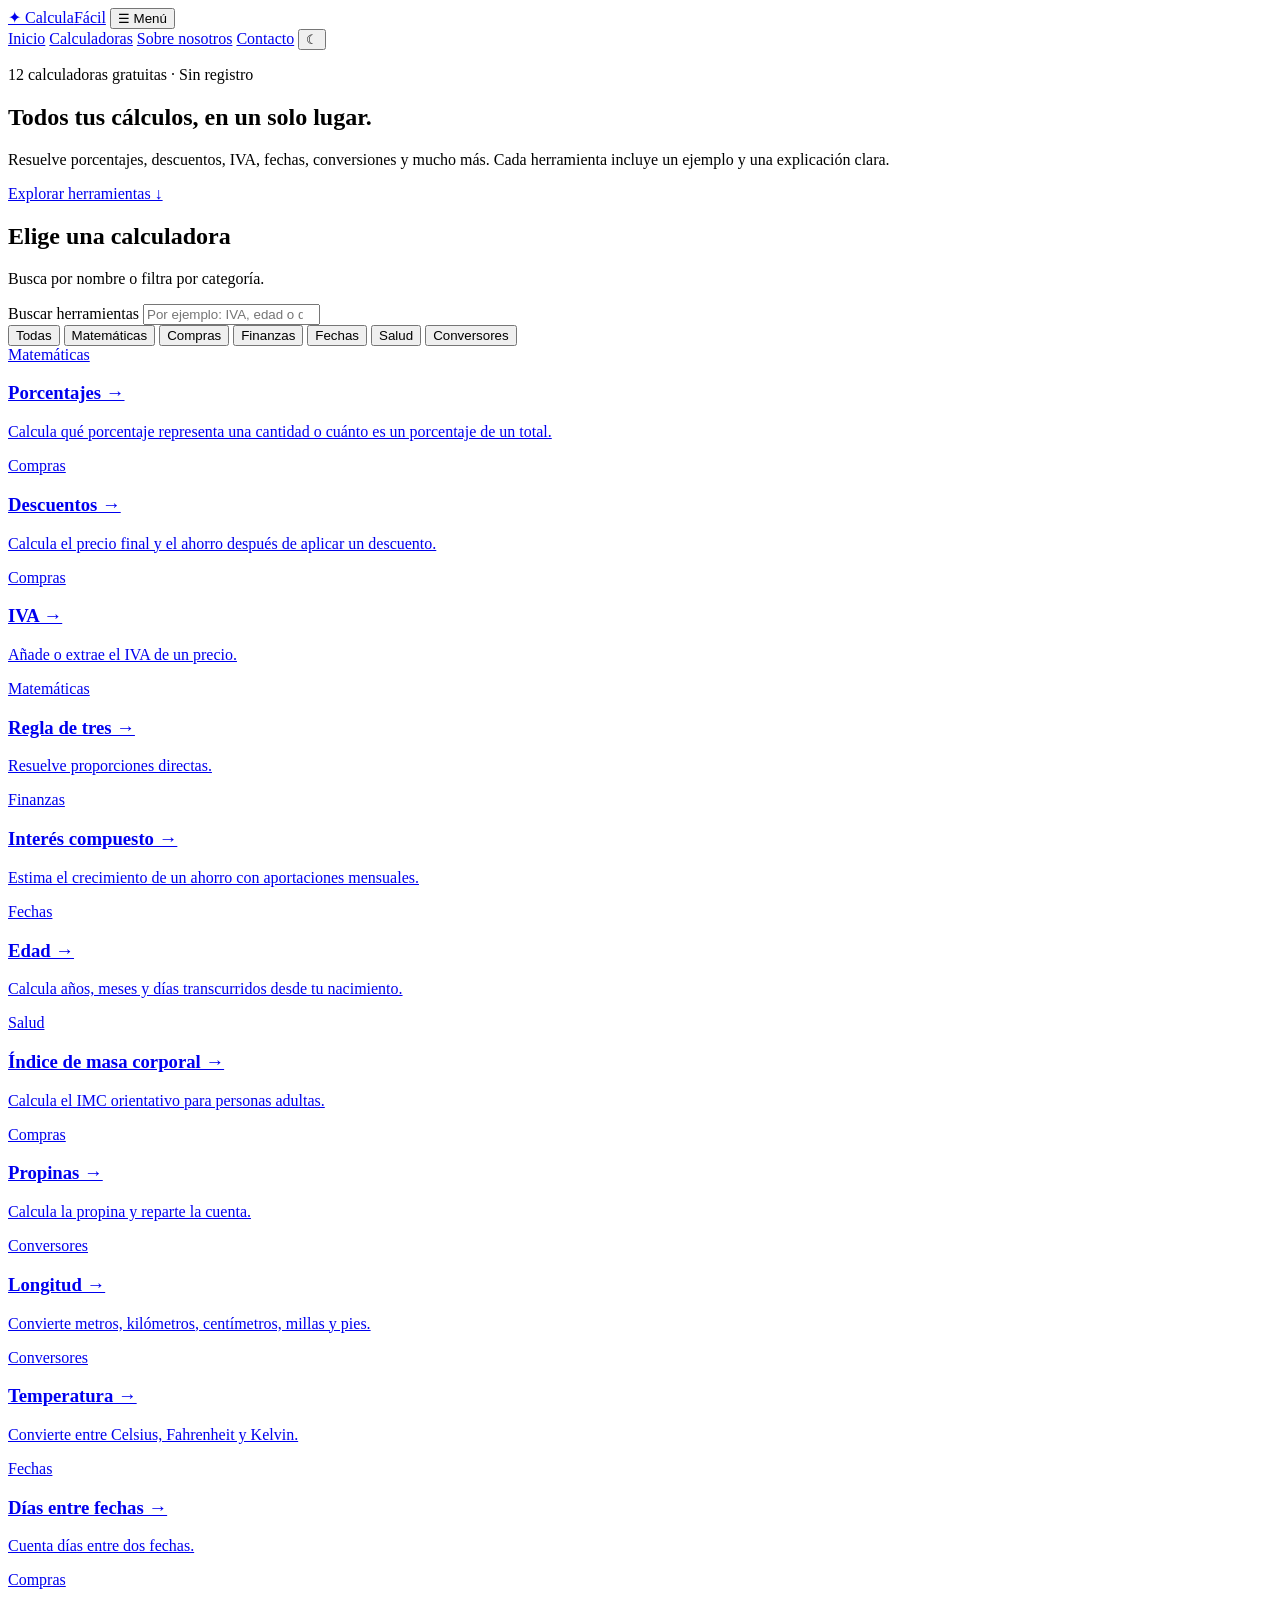
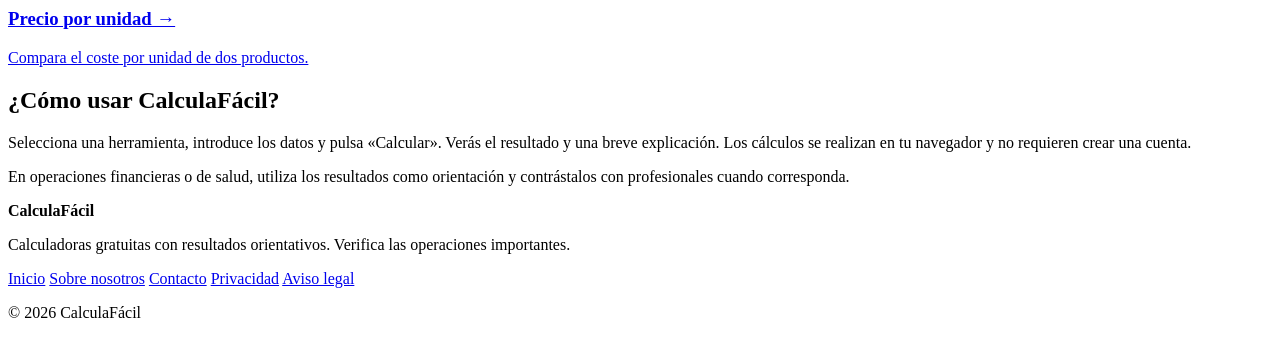
==== commit 1d84efe1: "Update index.html" ====
--- a/index.html
+++ b/index.html
@@ -1,691 +1,154 @@
 
-<!DOCTYPE html>
+<!doctype html>
 <html lang="es">
 <head>
-<meta charset="UTF-8">
-<meta name="viewport" content="width=device-width,initial-scale=1">
-<meta name="description" content="CalculaFácil: calculadoras gratuitas de porcentajes, IVA, descuentos, fechas, interés compuesto y mucho más.">
-<meta name="theme-color" content="#2563eb">
-<title>CalculaFácil | Calculadoras online gratis</title>
-<style>
-:root{
- --blue:#2563eb;--blue2:#1d4ed8;--ink:#14213d;
- --muted:#64748b;--bg:#f5f7fc;--card:#fff;
- --border:#e2e8f0;--soft:#eff6ff;
- --shadow:0 8px 30px rgba(25,45,90,.06)
-}
-*{box-sizing:border-box}
-html{scroll-behavior:smooth}
-body{margin:0;font-family:Inter,Segoe UI,Arial,sans-serif;
- background:var(--bg);color:var(--ink);line-height:1.6}
-body.dark{
- --ink:#f1f5f9;--muted:#a8b5c8;--bg:#0b1220;
- --card:#162235;--border:#334155;--soft:#1e3352;
- --shadow:0 8px 30px rgba(0,0,0,.15)
-}
-a{color:inherit;text-decoration:none}
-button,input,select{font:inherit}
-button{cursor:pointer}
-button:focus-visible,a:focus-visible,input:focus-visible,
-select:focus-visible{outline:3px solid #60a5fa;outline-offset:3px}
-.container{width:min(1160px,92%);margin:auto}
-.topbar{background:var(--card);border-bottom:1px solid var(--border);
- position:sticky;top:0;z-index:10}
-.nav{min-height:76px;display:flex;align-items:center;
- justify-content:space-between;gap:18px}
-.logo{font-size:23px;font-weight:850;letter-spacing:-1px;
- display:flex;align-items:center;gap:10px}
-.logo-icon{background:var(--blue);color:white;padding:7px 12px;
- border-radius:12px}
-.navlinks{display:flex;align-items:center;gap:23px}
-.navlinks a{font-size:14px;font-weight:600;color:var(--muted)}
-.navlinks a:hover{color:var(--blue)}
-.theme{border:1px solid var(--border);background:var(--card);
- color:var(--ink);border-radius:11px;padding:9px 13px}
-.hero{background:linear-gradient(125deg,#dbeafe,#f8fbff 60%,#e0e7ff);
- padding:85px 16px 78px;text-align:center}
-.dark .hero{background:linear-gradient(125deg,#142b50,#111827)}
-.pill{display:inline-block;background:#dbeafe;color:#1d4ed8;
- padding:7px 16px;border-radius:30px;font-size:12px;font-weight:800;
- letter-spacing:.4px}
-.hero h1{font-size:clamp(32px,5vw,58px);line-height:1.14;
- max-width:850px;margin:23px auto;letter-spacing:-2px}
-.hero h1 span{color:var(--blue)}
-.hero p{max-width:620px;margin:0 auto 28px;color:var(--muted);
- font-size:17px}
-.searchbox{max-width:600px;margin:auto;background:var(--card);
- border:1px solid var(--border);border-radius:16px;padding:8px;
- display:flex;align-items:center;box-shadow:var(--shadow)}
-.searchbox span{padding:0 13px;font-size:22px}
-.searchbox input{border:0;outline:0;background:transparent;
- color:var(--ink);width:100%;padding:12px;font-size:16px}
-.hero-note{font-size:13px;margin-top:17px;color:var(--muted)}
-main{padding-top:55px}
-.section-title{display:flex;justify-content:space-between;
- align-items:end;gap:20px;margin-bottom:24px}
-.section-title h2{font-size:29px;letter-spacing:-.8px;margin:0}
-.section-title p{margin:5px 0 0;color:var(--muted)}
-.count{font-size:13px;color:var(--muted)}
-.filters{display:flex;gap:9px;flex-wrap:wrap;margin-bottom:28px}
-.filter{border:1px solid var(--border);border-radius:30px;
- padding:9px 18px;background:var(--card);color:var(--ink);
- font-size:13px;font-weight:650}
-.filter.active{background:var(--blue);color:white;border-color:var(--blue)}
-.grid{display:grid;grid-template-columns:repeat(3,minmax(0,1fr));gap:20px}
-.tool-card{background:var(--card);border:1px solid var(--border);
- border-radius:19px;padding:25px;box-shadow:var(--shadow);
- transition:transform .2s,border-color .2s}
-.tool-card:hover{transform:translateY(-4px);border-color:#93c5fd}
-.tool-icon{display:grid;place-items:center;background:var(--soft);
- width:51px;height:51px;border-radius:14px;font-size:25px}
-.tool-card h3{font-size:18px;margin:17px 0 7px}
-.tool-card p{color:var(--muted);font-size:14px;margin:0 0 19px;
- min-height:45px}
-.open-tool{background:transparent;border:0;padding:0;
- color:var(--blue);font-size:14px;font-weight:750}
-.empty{padding:35px;text-align:center;color:var(--muted)}
-.workspace{margin:65px 0;background:var(--card);
- border:1px solid var(--border);border-radius:23px;
- padding:clamp(20px,4vw,40px);box-shadow:var(--shadow)}
-.workspace-head{display:flex;align-items:center;gap:15px;
- margin-bottom:25px}
-.workspace-head h2{margin:0;font-size:26px}
-.workspace-head p{margin:2px 0;color:var(--muted);font-size:14px}
-.calc-grid{display:grid;grid-template-columns:1fr 1fr;gap:32px}
-.field{margin-bottom:15px}
-.field label{display:block;font-size:13px;font-weight:700;margin-bottom:7px}
-.field input,.field select{width:100%;border:1px solid var(--border);
- border-radius:11px;background:var(--bg);color:var(--ink);
- padding:13px;font-size:16px}
-.primary{background:var(--blue);border:0;color:white;
- border-radius:11px;padding:14px 22px;font-weight:750}
-.primary:hover{background:var(--blue2)}
-.full{width:100%}
-.result-panel{background:var(--soft);border-radius:17px;
- padding:25px;display:flex;flex-direction:column;justify-content:center}
-.result-panel small{color:var(--muted);font-weight:650}
-.result-value{font-size:clamp(22px,3vw,33px);font-weight:850;
- margin:12px 0;overflow-wrap:anywhere}
-.result-detail{color:var(--muted);font-size:14px;min-height:24px}
-.copy-btn{align-self:flex-start;margin-top:20px;border:1px solid var(--border);
- background:var(--card);color:var(--ink);border-radius:9px;
- padding:9px 15px;font-size:13px}
-.explanation{border-top:1px solid var(--border);
- margin-top:30px;padding-top:25px}
-.explanation h3{margin:0 0 9px}
-.explanation p{color:var(--muted);margin:0 0 12px}
-.explanation ul{color:var(--muted);padding-left:20px}
-.feature-section{padding:20px 0 70px}
-.features{display:grid;grid-template-columns:repeat(3,1fr);gap:20px}
-.feature{background:var(--card);border:1px solid var(--border);
- border-radius:17px;padding:25px}
-.feature strong{display:block;margin:12px 0 5px}
-.feature p{color:var(--muted);font-size:14px;margin:0}
-.guide{background:var(--card);border:1px solid var(--border);
- border-radius:20px;padding:35px;margin-bottom:70px}
-.guide h2{margin-top:0}
-.guide p{color:var(--muted)}
-.guide-grid{display:grid;grid-template-columns:1fr 1fr;gap:25px}
-footer{background:#101d35;color:white;padding:45px 0 25px}
-.footer-grid{display:grid;grid-template-columns:2fr 1fr;gap:35px}
-footer p{color:#b9c5d7;font-size:14px}
-footer a{color:#dbeafe}
-.footer-links{display:flex;flex-direction:column;gap:10px;font-size:14px}
-.footer-bottom{border-top:1px solid #334155;margin-top:35px;
- padding-top:20px;color:#b9c5d7;font-size:12px}
-@media(max-width:850px){
- .grid{grid-template-columns:repeat(2,1fr)}
- .calc-grid,.features,.guide-grid{grid-template-columns:1fr}
-}
-@media(max-width:580px){
- .navlinks a{display:none}
- .nav{min-height:66px}
- .logo{font-size:19px}
- .hero{padding:65px 12px}
- .hero h1{letter-spacing:-1px}
- .grid{grid-template-columns:1fr}
- .section-title h2{font-size:24px}
- .workspace{margin:45px 0}
- .footer-grid{grid-template-columns:1fr}
-}
-@media(prefers-reduced-motion:reduce){
- html{scroll-behavior:auto}
- .tool-card{transition:none}
-}
-</style>
+  <meta charset="utf-8">
+  <meta name="viewport" content="width=device-width,initial-scale=1">
+  <title>Calculadoras online gratis | CalculaFácil</title>
+  <meta name="description" content="12 calculadoras gratuitas con ejemplos: porcentajes, descuentos, IVA, interés compuesto, fechas y conversiones.">
+  <link rel="canonical" href="https://wgmt4cvrtg-lab.github.io/calculafacil/">
+  <link rel="stylesheet" href="styles.css">
+  <meta name="theme-color" content="#235be7">
 </head>
 <body>
+  <header class="header">
+    <div class="container nav">
+      <a class="logo" href="index.html">✦ Calcula<span>Fácil</span></a>
+      <button id="menu" class="secondary menu" aria-expanded="false" aria-controls="navlinks">☰ Menú</button>
+      <nav id="navlinks" class="navlinks" aria-label="Navegación principal">
+        <a href="index.html">Inicio</a>
+        <a href="index.html#herramientas">Calculadoras</a>
+        <a href="sobre-nosotros.html">Sobre nosotros</a>
+        <a href="contacto.html">Contacto</a>
+        <button id="theme" class="secondary" type="button" aria-label="Alternar modo oscuro">☾</button>
+      </nav>
+    </div>
+  </header>
 
-<header class="topbar">
- <div class="container nav">
-  <a href="#" class="logo">
-   <span class="logo-icon">∑</span> CalculaFácil
-  </a>
-  <nav class="navlinks" aria-label="Principal">
-   <a href="#herramientas">Herramientas</a>
-   <a href="#guia">Guías</a>
-   <a href="#nosotros">Nosotros</a>
-   <button class="theme" id="themeBtn" type="button"
-    aria-label="Cambiar modo de color">🌙</button>
-  </nav>
- </div>
-</header>
+  <main>
+    <section class="hero">
+      <div class="container">
+        <p class="eyebrow">12 calculadoras gratuitas · Sin registro</p>
+        <h1>Todos tus cálculos, en un solo lugar.</h1>
+        <p class="lead">Resuelve porcentajes, descuentos, IVA, fechas, conversiones y mucho más. Cada herramienta incluye un ejemplo y una explicación clara.</p>
+        <a class="button" href="#herramientas">Explorar herramientas ↓</a>
+      </div>
+    </section>
 
-<section class="hero">
- <span class="pill">✦ HERRAMIENTAS 100% GRATUITAS</span>
- <h1>Todos tus cálculos,<br><span>en un solo lugar.</span></h1>
- <p>Calculadoras online rápidas, precisas y fáciles de usar.
- Resuelve tus operaciones cotidianas sin registros ni instalaciones.</p>
- <div class="searchbox">
-  <span aria-hidden="true">⌕</span>
-  <input id="search" type="search"
-   placeholder="Busca una calculadora..."
-   aria-label="Buscar calculadoras">
- </div>
- <div class="hero-note">12 herramientas disponibles · Gratis · Sin registro</div>
-</section>
+    <section id="herramientas" class="container section">
+      <h2>Elige una calculadora</h2>
+      <p class="muted">Busca por nombre o filtra por categoría.</p>
 
-<main class="container">
- <section id="herramientas">
-  <div class="section-title">
-   <div>
-    <h2>Explora nuestras herramientas</h2>
-    <p>Selecciona una calculadora y obtén tu resultado.</p>
-   </div>
-   <span class="count" id="count"></span>
-  </div>
-  <div class="filters" id="filters" aria-label="Filtrar herramientas"></div>
-  <div class="grid" id="tools"></div>
-  <p id="empty" class="empty" hidden>
-   No encontramos herramientas con ese nombre.
-  </p>
- </section>
+      <label for="search">Buscar herramientas</label>
+      <input id="search" type="search" placeholder="Por ejemplo: IVA, edad o descuento" autocomplete="off">
 
- <section class="workspace" id="calculadora" aria-label="Calculadora activa">
-  <div class="workspace-head">
-   <div class="tool-icon" id="activeIcon">📊</div>
-   <div>
-    <h2 id="activeTitle">Porcentajes</h2>
-    <p id="activeSubtitle">Introduce los datos para calcular.</p>
-   </div>
-  </div>
-  <div class="calc-grid">
-   <form id="calcForm">
-    <div id="fields"></div>
-    <button class="primary full" type="submit">Calcular resultado →</button>
-   </form>
-   <div class="result-panel" aria-live="polite">
-    <small>RESULTADO</small>
-    <div class="result-value" id="result">—</div>
-    <div class="result-detail" id="detail">
-     Introduce los valores y pulsa Calcular.
+      <div class="filters" aria-label="Filtrar calculadoras">
+        <button type="button" data-filter="Todas" aria-pressed="true">Todas</button>
+        <button type="button" data-filter="Matemáticas" aria-pressed="false">Matemáticas</button>
+        <button type="button" data-filter="Compras" aria-pressed="false">Compras</button>
+        <button type="button" data-filter="Finanzas" aria-pressed="false">Finanzas</button>
+        <button type="button" data-filter="Fechas" aria-pressed="false">Fechas</button>
+        <button type="button" data-filter="Salud" aria-pressed="false">Salud</button>
+        <button type="button" data-filter="Conversores" aria-pressed="false">Conversores</button>
+      </div>
+
+      <div class="grid">
+        <a class="card" data-card data-category="Matemáticas" href="porcentajes.html">
+          <span class="eyebrow">Matemáticas</span>
+          <h3>Porcentajes →</h3>
+          <p>Calcula qué porcentaje representa una cantidad o cuánto es un porcentaje de un total.</p>
+        </a>
+
+        <a class="card" data-card data-category="Compras" href="descuentos.html">
+          <span class="eyebrow">Compras</span>
+          <h3>Descuentos →</h3>
+          <p>Calcula el precio final y el ahorro después de aplicar un descuento.</p>
+        </a>
+
+        <a class="card" data-card data-category="Compras" href="iva.html">
+          <span class="eyebrow">Compras</span>
+          <h3>IVA →</h3>
+          <p>Añade o extrae el IVA de un precio.</p>
+        </a>
+
+        <a class="card" data-card data-category="Matemáticas" href="regla-de-tres.html">
+          <span class="eyebrow">Matemáticas</span>
+          <h3>Regla de tres →</h3>
+          <p>Resuelve proporciones directas.</p>
+        </a>
+
+        <a class="card" data-card data-category="Finanzas" href="interes-compuesto.html">
+          <span class="eyebrow">Finanzas</span>
+          <h3>Interés compuesto →</h3>
+          <p>Estima el crecimiento de un ahorro con aportaciones mensuales.</p>
+        </a>
+
+        <a class="card" data-card data-category="Fechas" href="edad.html">
+          <span class="eyebrow">Fechas</span>
+          <h3>Edad →</h3>
+          <p>Calcula años, meses y días transcurridos desde tu nacimiento.</p>
+        </a>
+
+        <a class="card" data-card data-category="Salud" href="imc.html">
+          <span class="eyebrow">Salud</span>
+          <h3>Índice de masa corporal →</h3>
+          <p>Calcula el IMC orientativo para personas adultas.</p>
+        </a>
+
+        <a class="card" data-card data-category="Compras" href="propinas.html">
+          <span class="eyebrow">Compras</span>
+          <h3>Propinas →</h3>
+          <p>Calcula la propina y reparte la cuenta.</p>
+        </a>
+
+        <a class="card" data-card data-category="Conversores" href="longitud.html">
+          <span class="eyebrow">Conversores</span>
+          <h3>Longitud →</h3>
+          <p>Convierte metros, kilómetros, centímetros, millas y pies.</p>
+        </a>
+
+        <a class="card" data-card data-category="Conversores" href="temperatura.html">
+          <span class="eyebrow">Conversores</span>
+          <h3>Temperatura →</h3>
+          <p>Convierte entre Celsius, Fahrenheit y Kelvin.</p>
+        </a>
+
+        <a class="card" data-card data-category="Fechas" href="dias-entre-fechas.html">
+          <span class="eyebrow">Fechas</span>
+          <h3>Días entre fechas →</h3>
+          <p>Cuenta días entre dos fechas.</p>
+        </a>
+
+        <a class="card" data-card data-category="Compras" href="precio-unitario.html">
+          <span class="eyebrow">Compras</span>
+          <h3>Precio por unidad →</h3>
+          <p>Compara el coste por unidad de dos productos.</p>
+        </a>
+      </div>
+    </section>
+
+    <section class="container section article">
+      <h2>¿Cómo usar CalculaFácil?</h2>
+      <p>Selecciona una herramienta, introduce los datos y pulsa «Calcular». Verás el resultado y una breve explicación. Los cálculos se realizan en tu navegador y no requieren crear una cuenta.</p>
+      <p>En operaciones financieras o de salud, utiliza los resultados como orientación y contrástalos con profesionales cuando corresponda.</p>
+    </section>
+  </main>
+
+  <footer class="footer">
+    <div class="container">
+      <strong>CalculaFácil</strong>
+      <p class="muted">Calculadoras gratuitas con resultados orientativos. Verifica las operaciones importantes.</p>
+      <div class="footerlinks">
+        <a href="index.html">Inicio</a>
+        <a href="sobre-nosotros.html">Sobre nosotros</a>
+        <a href="contacto.html">Contacto</a>
+        <a href="privacidad.html">Privacidad</a>
+        <a href="aviso-legal.html">Aviso legal</a>
+      </div>
+      <p class="note">© 2026 CalculaFácil</p>
     </div>
-    <button type="button" class="copy-btn" id="copyBtn">
-     📋 Copiar resultado
-    </button>
-   </div>
-  </div>
-  <div class="explanation" id="explanation"></div>
- </section>
+  </footer>
 
- <section class="feature-section" id="nosotros">
-  <div class="section-title">
-   <div>
-    <h2>¿Por qué CalculaFácil?</h2>
-    <p>Herramientas diseñadas para simplificar tu día.</p>
-   </div>
-  </div>
-  <div class="features">
-   <div class="feature">
-    <div class="tool-icon">⚡</div>
-    <strong>Resultados instantáneos</strong>
-    <p>Obtén respuestas sin instalar aplicaciones ni crear cuentas.</p>
-   </div>
-   <div class="feature">
-    <div class="tool-icon">🔒</div>
-    <strong>Cálculos en tu navegador</strong>
-    <p>Los valores introducidos se procesan localmente en tu dispositivo.</p>
-   </div>
-   <div class="feature">
-    <div class="tool-icon">📱</div>
-    <strong>Desde cualquier dispositivo</strong>
-    <p>Diseño adaptado a ordenadores, tabletas y teléfonos móviles.</p>
-   </div>
-  </div>
- </section>
-
- <section class="guide" id="guia">
-  <h2>Aprende a calcular paso a paso</h2>
-  <div class="guide-grid">
-   <article>
-    <h3>¿Cómo calcular un porcentaje?</h3>
-    <p>Para saber qué porcentaje representa una cantidad
-    respecto a un total, divide la cantidad entre el total
-    y multiplica por 100.</p>
-    <p><strong>Ejemplo:</strong> 30 de 150 es
-    (30 ÷ 150) × 100 = 20%.</p>
-   </article>
-   <article>
-    <h3>¿Cómo calcular un descuento?</h3>
-    <p>Multiplica el precio original por el porcentaje
-    de descuento dividido entre 100. Después resta
-    ese importe al precio inicial.</p>
-    <p><strong>Ejemplo:</strong> 80 € con un descuento
-    del 25% se convierte en 60 €.</p>
-   </article>
-   <article>
-    <h3>¿Qué es el interés compuesto?</h3>
-    <p>Es el crecimiento de un capital cuando los intereses
-    obtenidos se incorporan al capital y también generan
-    intereses en los siguientes periodos.</p>
-    <p>La fórmula anual es C × (1 + r/100)^n,
-    donde C es el capital, r la tasa y n los años.</p>
-   </article>
-   <article>
-    <h3>¿Cómo funciona la regla de tres?</h3>
-    <p>Permite calcular un valor desconocido a partir
-    de dos magnitudes directamente proporcionales.</p>
-    <p><strong>Ejemplo:</strong> si 2 kg cuestan 10 €,
-    entonces 5 kg cuestan (10 × 5) ÷ 2 = 25 €.</p>
-   </article>
-  </div>
- </section>
-</main>
-
-<footer>
- <div class="container">
-  <div class="footer-grid">
-   <div>
-    <h2>∑ CalculaFácil</h2>
-    <p>Herramientas gratuitas para simplificar tus
-    cálculos cotidianos. Diseñadas para ser accesibles,
-    rápidas y fáciles de utilizar.</p>
-   </div>
-   <div class="footer-links">
-    <strong>Explorar</strong>
-    <a href="#herramientas">Calculadoras</a>
-    <a href="#guia">Guías y ejemplos</a>
-    <a href="#nosotros">Sobre CalculaFácil</a>
-   </div>
-  </div>
-  <div class="footer-bottom">
-   © <span id="year"></span> CalculaFácil.
-   Los resultados son orientativos; comprueba los datos
-   importantes antes de tomar decisiones.
-  </div>
- </div>
-</footer>
-
-<script>
-"use strict";
-
-const $ = id => document.getElementById(id);
-const fmt = n => new Intl.NumberFormat("es-ES",{
- maximumFractionDigits:6
-}).format(n);
-const money = n => new Intl.NumberFormat("es-ES",{
- style:"currency",currency:"EUR"
-}).format(n);
-const valid = (...v) => v.every(Number.isFinite);
-
-const N = (id,label,placeholder,extra={}) => ({
- id,label,placeholder,type:"number",...extra
-});
-const D = (id,label) => ({id,label,type:"date"});
-const S = (id,label,options) => ({
- id,label,type:"select",options
-});
-
-const tools = [
- {
- id:"porcentaje",icon:"📊",name:"Porcentajes",cat:"Matemáticas",
- desc:"Descubre qué porcentaje representa una cantidad.",
- fields:[N("a","Cantidad","30"),N("b","Total","150")],
- calc:v=>{
-  if(v.b===0)throw Error("El total no puede ser cero.");
-  return [fmt(v.a/v.b*100)+"%",
-   `${fmt(v.a)} representa ese porcentaje de ${fmt(v.b)}.`];
- },
- help:"Divide la cantidad entre el total y multiplica por 100.",
- example:"30 de 150 = (30 / 150) × 100 = 20%."
- },
- {
- id:"descuento",icon:"🏷️",name:"Descuentos",cat:"Compras",
- desc:"Calcula el precio final de una oferta.",
- fields:[N("a","Precio original (€)","100"),
- N("b","Descuento (%)","20")],
- calc:v=>{
-  if(v.a<0||v.b<0||v.b>100)
-   throw Error("Precio positivo y descuento entre 0 y 100%.");
-  const ahorro=v.a*v.b/100;
-  return [money(v.a-ahorro),`Ahorras ${money(ahorro)}.`];
- },
- help:"Resta al precio original el porcentaje de descuento.",
- example:"100 € con 20% de descuento = 80 €."
- },
- {
- id:"iva",icon:"🧾",name:"Calculadora de IVA",cat:"Finanzas",
- desc:"Añade el IVA a un importe sin impuestos.",
- fields:[N("a","Precio sin IVA (€)","100"),
- S("b","Tipo de IVA",[["21","21%"],["10","10%"],
- ["4","4%"],["0","0%"]])],
- calc:v=>{
-  if(v.a<0)throw Error("El precio no puede ser negativo.");
-  return [money(v.a*(1+v.b/100)),
-   `IVA añadido: ${money(v.a*v.b/100)}.`];
- },
- help:"Multiplica la base por (1 + tipo de IVA / 100). Los tipos mostrados son opciones habituales en España; verifica cuál corresponde a tu operación.",
- example:"100 € + 21% de IVA = 121 €."
- },
- {
- id:"regla",icon:"🔢",name:"Regla de tres",cat:"Matemáticas",
- desc:"Resuelve proporciones directas rápidamente.",
- fields:[N("a","Valor A","2"),N("b","Valor B","10"),
- N("c","Valor C","5")],
- calc:v=>{
-  if(v.a===0)throw Error("El valor A no puede ser cero.");
-  return [fmt(v.b*v.c/v.a),"Resultado de la proporción directa."];
- },
- help:"Si A corresponde a B y C corresponde a X, entonces X = B × C / A.",
- example:"Si 2 unidades cuestan 10 €, 5 cuestan 25 €."
- },
- {
- id:"interes",icon:"📈",name:"Interés compuesto",cat:"Finanzas",
- desc:"Simula el crecimiento anual de un capital.",
- fields:[N("a","Capital inicial (€)","1000"),
- N("b","Interés anual (%)","5"),
- N("c","Años","10",{step:"1"})],
- calc:v=>{
-  if(v.a<0||v.b< -100||v.c<0||
-     !Number.isInteger(v.c)||v.c>100)
-   throw Error("Revisa el capital, la tasa y los años (0 a 100).");
-  const total=v.a*Math.pow(1+v.b/100,v.c);
-  return [money(total),`Ganancia estimada: ${money(total-v.a)}.`];
- },
- help:"Se calcula con capital × (1 + tasa/100) elevado a los años. Supone tasa constante, capitalización anual y ausencia de aportaciones, comisiones e impuestos.",
- example:"1.000 € al 5% durante 10 años ≈ 1.628,89 €."
- },
- {
- id:"edad",icon:"🎂",name:"Calculadora de edad",cat:"Fechas",
- desc:"Calcula años cumplidos a partir de tu nacimiento.",
- fields:[D("a","Fecha de nacimiento"),
- D("b","Fecha de referencia")],
- calc:v=>{
-  const a=parseDate(v.a),b=parseDate(v.b);
-  if(a>b)throw Error("El nacimiento debe ser anterior a la fecha de referencia.");
-  let years=b.getUTCFullYear()-a.getUTCFullYear();
-  if(b.getUTCMonth()<a.getUTCMonth()||
-    (b.getUTCMonth()===a.getUTCMonth()&&
-     b.getUTCDate()<a.getUTCDate()))years--;
-  return [years+" años","Edad en años completos."];
- },
- help:"La edad se calcula restando los años y comprobando si ya se ha cumplido el aniversario.",
- example:"La edad depende de la fecha de referencia seleccionada."
- },
- {
- id:"imc",icon:"⚖️",name:"Índice de masa corporal",cat:"Salud",
- desc:"Calcula el IMC a partir de peso y altura.",
- fields:[N("a","Peso (kg)","70"),
- N("b","Altura (cm)","175")],
- calc:v=>{
-  if(v.a<=0||v.b<=0)throw Error("Introduce peso y altura positivos.");
-  const imc=v.a/Math.pow(v.b/100,2);
-  return [fmt(imc),"Indicador orientativo, no diagnóstico médico."];
- },
- help:"IMC = peso en kilogramos dividido entre altura en metros al cuadrado. No refleja por sí solo la composición corporal y puede no ser adecuado para todas las personas.",
- example:"70 kg y 175 cm dan un IMC aproximado de 22,86."
- },
- {
- id:"propina",icon:"☕",name:"Calculadora de propinas",cat:"Compras",
- desc:"Divide una cuenta incluyendo la propina.",
- fields:[N("a","Importe de la cuenta (€)","60"),
- N("b","Propina (%)","10"),
- N("c","Número de personas","3",{step:"1"})],
- calc:v=>{
-  if(v.a<0||v.b<0||v.c<1||!Number.isInteger(v.c))
-   throw Error("Comprueba el importe, la propina y las personas.");
-  const total=v.a*(1+v.b/100);
-  return [money(total/v.c)+" / persona",
-   `Total con propina: ${money(total)}.`];
- },
- help:"Suma la propina al importe y divide el total entre las personas.",
- example:"60 € + 10% entre 3 personas = 22 € por persona."
- },
- {
- id:"longitud",icon:"📏",name:"Conversor de longitud",cat:"Conversores",
- desc:"Convierte metros, kilómetros, millas y más.",
- fields:[N("a","Cantidad","10"),
- S("b","Desde",[["m","Metros"],["km","Kilómetros"],
- ["cm","Centímetros"],["mi","Millas"],["ft","Pies"]]),
- S("c","Hasta",[["km","Kilómetros"],["m","Metros"],
- ["cm","Centímetros"],["mi","Millas"],["ft","Pies"]])],
- calc:v=>{
-  const factors={m:1,km:1000,cm:.01,mi:1609.344,ft:.3048};
-  const result=v.a*factors[v.b]/factors[v.c];
-  return [fmt(result)+" "+v.c,"Conversión mediante factores estándar."];
- },
- help:"Cada unidad se transforma primero a metros y después a la unidad de destino.",
- example:"1 kilómetro = 1.000 metros."
- },
- {
- id:"temperatura",icon:"🌡️",name:"Conversor de temperatura",cat:"Conversores",
- desc:"Convierte grados Celsius, Fahrenheit y Kelvin.",
- fields:[N("a","Temperatura","25"),
- S("b","Desde",[["C","Celsius"],["F","Fahrenheit"],
- ["K","Kelvin"]]),
- S("c","Hasta",[["F","Fahrenheit"],["C","Celsius"],
- ["K","Kelvin"]])],
- calc:v=>{
-  let k=v.b==="C"?v.a+273.15:
-    v.b==="F"?(v.a-32)*5/9+273.15:v.a;
-  if(k<0)throw Error("La temperatura no puede estar bajo el cero absoluto.");
-  let out=v.c==="C"?k-273.15:
-    v.c==="F"?(k-273.15)*9/5+32:k;
-  return [fmt(out)+" °".replace(" °"," ")+
-    (v.c==="K"?"K":"°"+v.c),
-    "Conversión de temperatura realizada."];
- },
- help:"Las conversiones utilizan Kelvin como escala intermedia.",
- example:"0 °C equivalen a 32 °F y 273,15 K."
- },
- {
- id:"dias",icon:"📅",name:"Días entre fechas",cat:"Fechas",
- desc:"Cuenta los días entre dos fechas del calendario.",
- fields:[D("a","Fecha inicial"),D("b","Fecha final")],
- calc:v=>{
-  const a=parseDate(v.a),b=parseDate(v.b);
-  const days=Math.round((b-a)/86400000);
-  return [fmt(Math.abs(days))+" días",
-   days<0?"La fecha final es anterior a la inicial.":
-   "Diferencia sin contar ambos extremos de forma inclusiva."];
- },
- help:"Se calcula la diferencia entre las fechas del calendario usando días completos.",
- example:"Del 1 al 11 de enero transcurren 10 días."
- },
- {
- id:"unidad",icon:"🛒",name:"Precio por unidad",cat:"Compras",
- desc:"Compara el coste de productos por cantidad.",
- fields:[N("a","Precio total (€)","8"),
- N("b","Cantidad de unidades","4")],
- calc:v=>{
-  if(v.a<0||v.b<=0)
-   throw Error("El precio debe ser positivo o cero y la cantidad mayor que cero.");
-  return [money(v.a/v.b)+" / unidad",
-   "Útil para comparar productos de distintos tamaños."];
- },
- help:"Divide el precio total entre la cantidad de unidades.",
- example:"8 € por 4 unidades = 2 € por unidad."
- }
-];
-
-function parseDate(s){
- if(!/^\d{4}-\d{2}-\d{2}$/.test(s))
-  throw Error("Introduce una fecha válida.");
- const [y,m,d]=s.split("-").map(Number);
- const date=new Date(0);
- date.setUTCHours(0,0,0,0);
- date.setUTCFullYear(y,m-1,d);
- if(date.getUTCFullYear()!==y||
-    date.getUTCMonth()!==m-1||
-    date.getUTCDate()!==d)
-  throw Error("La fecha no es válida.");
- return date;
-}
-
-let active=tools[0];
-let category="Todas";
-
-function renderFilters(){
- const categories=["Todas",...new Set(tools.map(t=>t.cat))];
- $("filters").replaceChildren();
- categories.forEach(cat=>{
-  const btn=document.createElement("button");
-  btn.type="button";
-  btn.className="filter"+(cat===category?" active":"");
-  btn.textContent=cat;
-  btn.setAttribute("aria-pressed",cat===category);
-  btn.addEventListener("click",()=>{
-   category=cat;renderFilters();renderTools();
-  });
-  $("filters").append(btn);
- });
-}
-
-function renderTools(){
- const q=$("search").value.toLocaleLowerCase("es").trim();
- const matches=tools.filter(t=>
-  (category==="Todas"||t.cat===category)&&
-  (t.name+" "+t.desc+" "+t.cat)
-    .toLocaleLowerCase("es").includes(q)
- );
- $("tools").replaceChildren();
- $("count").textContent=matches.length+" herramientas";
- $("empty").hidden=matches.length!==0;
-
- matches.forEach(t=>{
-  const card=document.createElement("article");
-  card.className="tool-card";
-  const icon=document.createElement("div");
-  icon.className="tool-icon";icon.textContent=t.icon;
-  const h=document.createElement("h3");h.textContent=t.name;
-  const p=document.createElement("p");p.textContent=t.desc;
-  const btn=document.createElement("button");
-  btn.type="button";btn.className="open-tool";
-  btn.textContent="Abrir calculadora →";
-  btn.addEventListener("click",()=>openTool(t));
-  card.append(icon,h,p,btn);
-  $("tools").append(card);
- });
-}
-
-function openTool(t){
- active=t;
- $("activeIcon").textContent=t.icon;
- $("activeTitle").textContent=t.name;
- $("activeSubtitle").textContent=t.desc;
- $("fields").replaceChildren();
-
- t.fields.forEach(f=>{
-  const wrap=document.createElement("div");
-  wrap.className="field";
-  const label=document.createElement("label");
-  label.htmlFor="field-"+f.id;
-  label.textContent=f.label;
-  let input;
-
-  if(f.type==="select"){
-   input=document.createElement("select");
-   f.options.forEach(([value,text])=>{
-    const opt=document.createElement("option");
-    opt.value=value;opt.textContent=text;
-    input.append(opt);
-   });
-  }else{
-   input=document.createElement("input");
-   input.type=f.type;
-   input.required=true;
-   if(f.type==="number"){
-    input.step=f.step||"any";
-    input.placeholder=f.placeholder||"";
-   }
-  }
-  input.id="field-"+f.id;
-  wrap.append(label,input);
-  $("fields").append(wrap);
- });
-
- if(t.id==="edad"){
-  const today=new Date();
-  const local=new Date(today.getTime()-
-    today.getTimezoneOffset()*60000);
-  $("field-b").value=local.toISOString().slice(0,10);
- }
-
- $("result").textContent="—";
- $("detail").textContent="Introduce los valores y pulsa Calcular.";
- $("explanation").replaceChildren();
-
- const h=document.createElement("h3");
- h.textContent="¿Cómo funciona?";
- const p=document.createElement("p");
- p.textContent=t.help;
- const example=document.createElement("p");
- const strong=document.createElement("strong");
- strong.textContent="Ejemplo: ";
- example.append(strong,document.createTextNode(t.example));
- $("explanation").append(h,p,example);
- $("calculadora").scrollIntoView({behavior:"smooth",block:"start"});
-}
-
-$("calcForm").addEventListener("submit",e=>{
- e.preventDefault();
- try{
-  const v={};
-  for(const f of active.fields){
-   const input=$("field-"+f.id);
-   if(input.value==="")
-    throw Error("Completa todos los campos.");
-   v[f.id]=f.type==="date"?input.value:Number(input.value);
-   if(f.type!=="date"&&!Number.isFinite(v[f.id]))
-    throw Error("Introduce números válidos.");
-  }
-  const [result,detail]=active.calc(v);
-  if(!result||result.includes("Infinity")||result.includes("NaN"))
-   throw Error("No se puede representar el resultado.");
-  $("result").textContent=result;
-  $("detail").textContent=detail;
- }catch(err){
-  $("result").textContent="Revisa los datos";
-  $("detail").textContent=err.message;
- }
-});
-
-$("copyBtn").addEventListener("click",async()=>{
- const text=$("result").textContent;
- if(text==="—"||text==="Revisa los datos")return;
- try{
-  await navigator.clipboard.writeText(text);
-  $("copyBtn").textContent="✓ Copiado";
-  setTimeout(()=>$("copyBtn").textContent="📋 Copiar resultado",1800);
- }catch{
-  $("copyBtn").textContent="Selecciona el resultado para copiarlo";
- }
-});
-
-$("search").addEventListener("input",renderTools);
-
-$("themeBtn").addEventListener("click",()=>{
- document.body.classList.toggle("dark");
- const dark=document.body.classList.contains("dark");
- $("themeBtn").textContent=dark?"☀️":"🌙";
- $("themeBtn").setAttribute("aria-label",
-  dark?"Activar modo claro":"Activar modo oscuro");
-});
-
-$("year").textContent=new Date().getFullYear();
-renderFilters();
-renderTools();
-openTool(active);
-</script>
+  <script src="app.js" defer></script>
 </body>
 </html>
